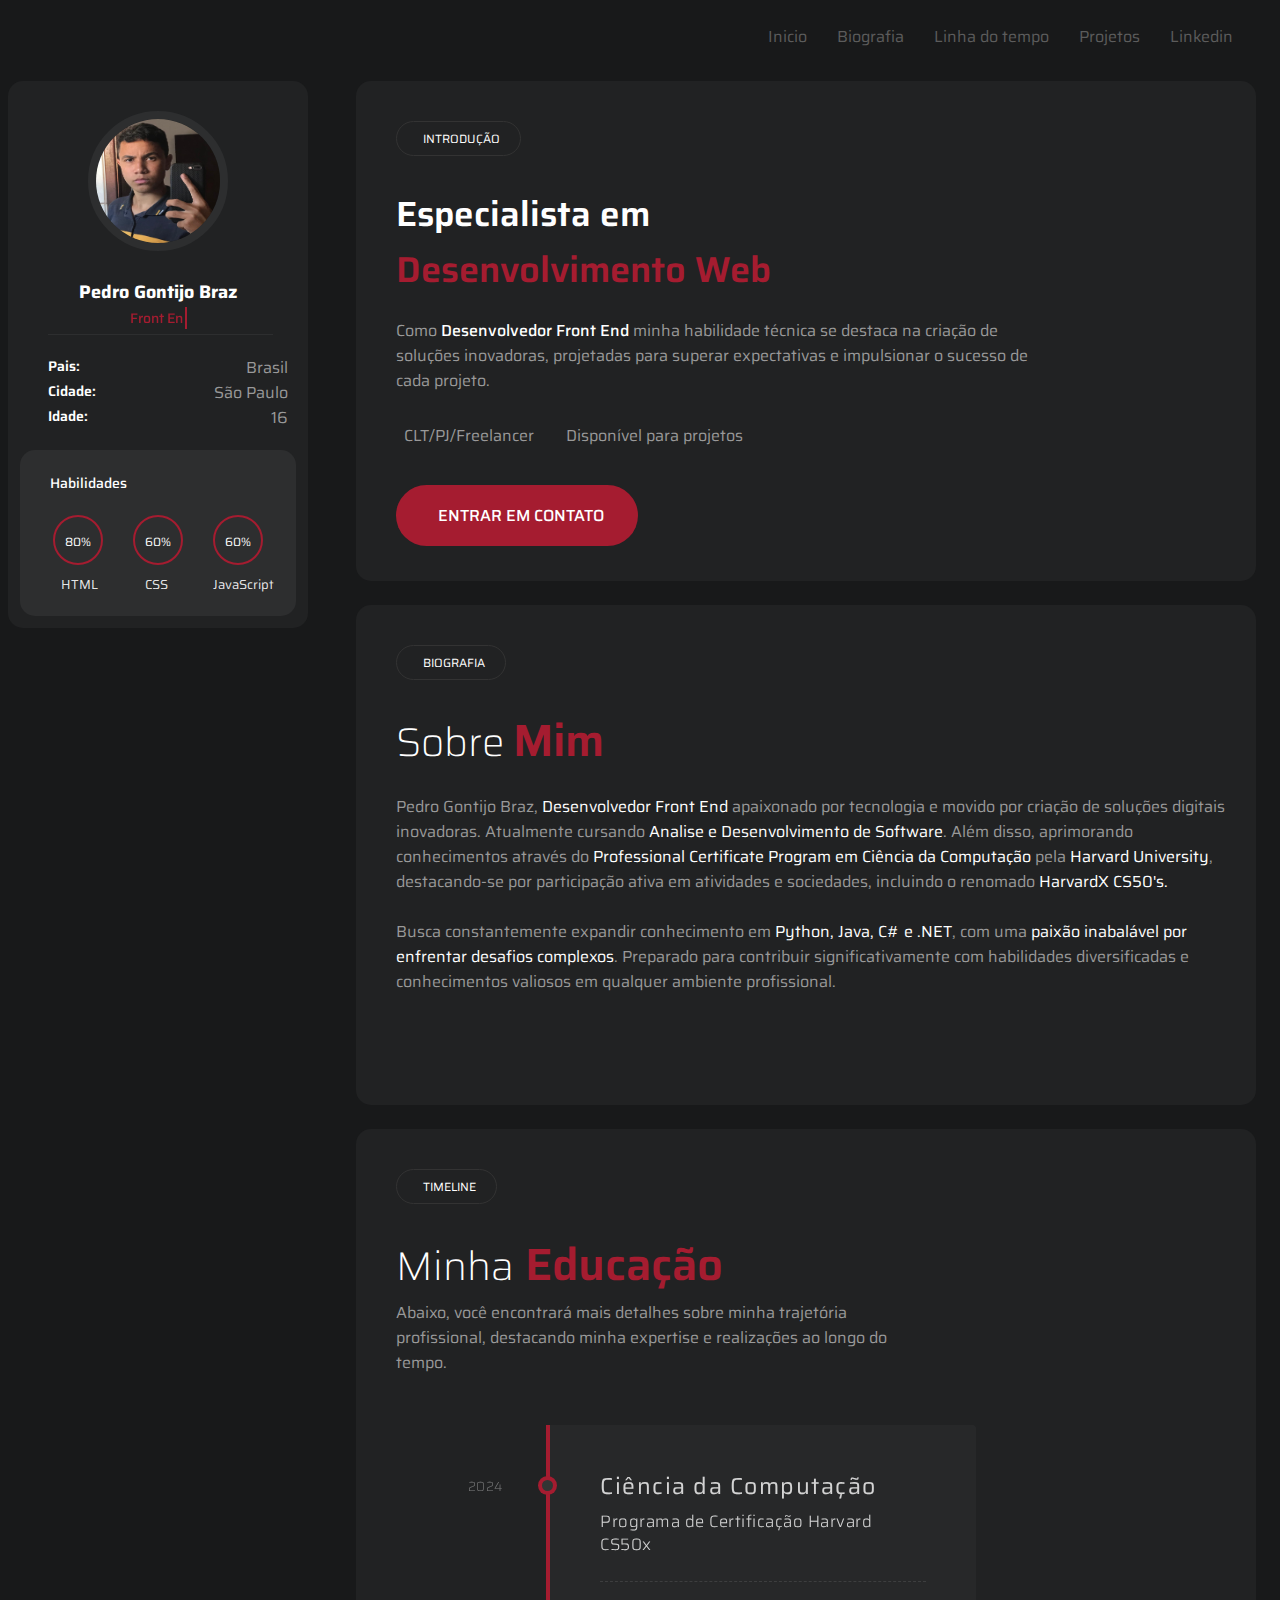
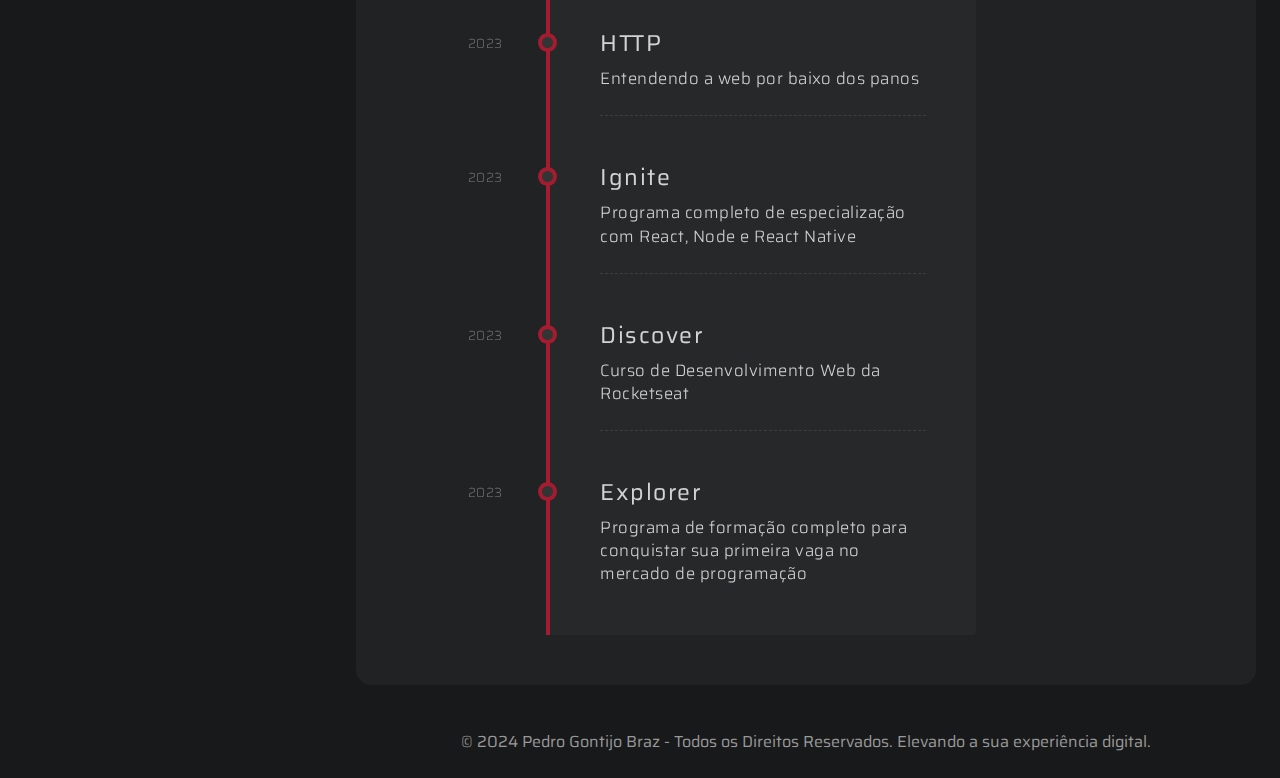
==== index.html @ 24d5b73f "initial commit" ====
<!DOCTYPE html>
<html lang="pt-BR">
<head>
    <meta charset="UTF-8">
    <meta name="viewport" content="width=device-width, initial-scale=1.0">
    <title>Portfólio</title>
    <link rel="stylesheet" href="style.css">
    <link rel="stylesheet" href="timeline.css">
    <link rel="stylesheet" href="root.css">
    <link rel="stylesheet" href="https://cdnjs.cloudflare.com/ajax/libs/font-awesome/6.5.1/css/all.min.css" integrity="sha512-DTOQO9RWCH3ppGqcWaEA1BIZOC6xxalwEsw9c2QQeAIftl+Vegovlnee1c9QX4TctnWMn13TZye+giMm8e2LwA==" crossorigin="anonymous" referrerpolicy="no-referrer" />
</head>
<body>
    <div class="navbar">
        <i class="fa-solid fa-code"></i>
        <div class="links">
            <a href="#inicio" id="botao1">Inicio</a>
            <a href="#biografia" id="botao2">Biografia</a>
            <a href="#timeline" id="botao3">Linha do tempo</a>
            <a href="#projetos" id="botao4">Projetos</a>
            <a href="https://www.linkedin.com/in/pedro-gontijo-braz-7b6014268/?original_referer=https%3A%2F%2Fwww%2Elinkedin%2Ecom%2F&originalSubdomain=br" class="linkedin" target="_blank" rel="noopener no-referrer" id="botao5">Linkedin</a>
        </div>
        <label class="hamburger">
            <input type="checkbox">
            <svg viewBox="0 0 32 32">
                <path class="line line-top-bottom" d="M27 10 13 10C10.8 10 9 8.2 9 6 9 3.5 10.8 2 13 2 15.2 2 17 3.8 17 6L17 26C17 28.2 18.8 30 21 30 23.2 30 25 28.2 25 26 25 23.8 23.2 22 21 22L7 22"></path>
                <path class="line" d="M7 16 27 16"></path>
            </svg>
        </label>
    </div>
    <div class="daddy">
        <div class="conteudo">
            <div class="gift-perfil">
                <div class="perfil">
                    <a href="#"><img src="assets/foto.jpg"></a>
                    <h6 class="name">Pedro Gontijo Braz</h6>
                    <div class="leading-none cd-headline clip is-full-width">
                        <div class="type">
                            <h1 id="typing-text"></h1>
                        </div>
                    </div>
                    <div class="separador">
                        <div class="separator"></div>
                    </div>
                </div>
                <div class="region">
                    <ul class="list">
                        <li class="flex text-sm">
                            <span class="place">Pais:</span>
                            <span class="lugarb">Brasil</span>
                        </li>
                            <li class="flex text-sm">
                        <span class="place">Cidade:</span>
                        <span class="lugari">São Paulo</span>
                        </li>
                            <li class="flex text-sm">
                            <span class="place">Idade:</span>
                            <span class="lugarid">16</span>
                        </li>
                    </ul>
                </div>
                <div class="skills">
                    <span class="text">Habilidades</span>
                    <div class="conteudo-skills">
                        <div class="habilidades">
                            <div class="bolinha">80%</div>
                            <div class="text-html">
                                <span>HTML</span>
                            </div>
                        </div>
                        <div class="habilidades">
                            <div class="bolinha">60%</div>
                            <div class="text-css">
                                <span>CSS</span>
                            </div>
                        </div>
                        <div class="habilidades">
                            <div class="bolinha">60%</div>
                            <div class="text-js">
                                <span>JavaScript</span>
                            </div>
                        </div>
                    </div>
                </div>
            </div>
            <div class="wrapper"> 
                <div id="inicio" class="container">
                    <div class="text">
                            <div class="introducao">
                                <button><i class="fa-solid fa-house"></i> INTRODUÇÃO</button>
                            </div>
                        <h1>Especialista em<br>
                            <span class="text-theme">Desenvolvimento Web</span>
                        </h1>
                        <div id="introduct" class="span-container-introduct">
                            <div class="test">
                                <span>
                                    Como <span class="strong">Desenvolvedor Front End</span> minha habilidade técnica se destaca na criação de soluções inovadoras, projetadas para superar expectativas e impulsionar o sucesso de cada projeto.
                                </span>
                            </div>
                        </div>
                        <div class="contratos">
                            <span class="clt"><i class="fa-solid fa-check"></i> CLT/PJ/Freelancer</span>
                            <span class="disp"><i class="fa-solid fa-check"></i> Disponível para projetos</span>
                        </div>
                        <div class="button-container">
                            <a href="https://api.whatsapp.com/send?phone=5511914494438&text=Olá, vim pelo site e gostaria de mais informações sobre você" target="_blank" rel="noopener no-referrer"><i class="fa-regular fa-paper-plane"></i> ENTRAR EM CONTATO</a>
                        </div>
                    </div>
                </div>
                <div id="biografia" class="container">
                    <div class="text">
                        <div class="introducao">
                            <button><i class="fa-solid fa-user"></i> BIOGRAFIA</button>
                        </div>
                        <h1>
                            Sobre
                            <span>Mim</span>
                        </h1>
                        <div class="span-container">
                            <p>
                                Pedro Gontijo Braz, <span class="strong">Desenvolvedor Front End</span> apaixonado por tecnologia e movido por criação de soluções digitais inovadoras. Atualmente cursando <span class="strong">Analise e Desenvolvimento de Software</span>. Além disso, aprimorando conhecimentos através do <span class="strong">Professional Certificate Program em Ciência da Computação</span> pela <span class="strong">Harvard University</span>, destacando-se por participação ativa em atividades e sociedades, incluindo o renomado <span class="strong">HarvardX CS50's.</span> 
                            </p>
                            <br>
                            <p>
                                Busca constantemente expandir conhecimento em <span class="strong">Python, Java, C# e .NET</span>, com uma <span class="strong">paixão inabalável por enfrentar desafios complexos</span>. Preparado para contribuir significativamente com habilidades diversificadas e conhecimentos valiosos em qualquer ambiente profissional.
                            </p>
                        </div>
                    </div>
                </div>
                <div id="timeline" class="container" style="height: auto; display: flex; justify-content: flex-start; flex-direction: column;">
                    <div class="text">
                        <div class="introducao">
                            <button><i class="fa-solid fa-timeline"></i> TIMELINE</button>
                        </div>
                        <h1>Minha<span> Educação</span>
                        </h1>
                        <div class="text-test">
                            <div class="text-timeline">
                                <span>
                                    Abaixo, você encontrará mais detalhes sobre minha trajetória profissional, destacando minha expertise e realizações ao longo do tempo.
                                </span>
                            </div>
                        </div>
                        <div id="timeline-content" class="timeline-content">
                            <ul class="timeline">
                              <li class="event" data-date="2024">
                                <h3 class="harvard">Ciência da Computação</h3>
                                <p>Programa de Certificação Harvard CS50x</p>
                              </li>
                              <!-- <li class="event" data-date="2023">
                                <h3>Curso de Java Avançado</h3>
                                <p>Curso de Java Avançado pela Rocketseat</p>    
                              </li>
                              <li class="event" data-date="2023">
                                <h3>Curso de Java Intermediário</h3>
                                <p>Curso de Java Intermediário pela Rocketseat</p>    
                              </li> -->
                              <li class="event" id="date" data-date="2023">
                                <h3 class="alura">HTTP</h3>
                                <p>Entendendo a web por baixo dos panos</p>    
                              </li>
                              <li class="event" data-date="2023">
                                <h3 class="rocketseat">Ignite</h3>
                                <p>Programa completo de especialização com React, Node e React Native</p>
                              </li>

                              <li class="event" data-date="2023">
                                <h3 class="rocketseat">Discover</h3>
                                <p>Curso de Desenvolvimento Web da Rocketseat</p>
                              </li>
                              <li class="event" data-date="2023">
                                <h3 class="rocketseat">Explorer</h3>
                                <p>Programa de formação completo para conquistar sua primeira vaga no mercado de programação</p>
                              </li>
                            </ul>
                          </div>
                    </div>
                    </div>
                    <!-- <div id="projetos" class="container">
                        <div class="text">
                            <div class="introducao">
                                <button><i class="fa-solid fa-briefcase"></i> CONTATOS</button>
                            </div>
                            <h1>
                                Meus
                                <span class="text-theme">Contatos</span>
                            </h1>
                        </div>
                    </div> -->
                    <div >
                        <div class="final">
                            <div class="footer">
                                <p class="text-footer">
                                    © 2024 Pedro Gontijo Braz - Todos os Direitos Reservados.
                                    Elevando a sua experiência digital.
                                </p>
                            </div>
                        </div>
                    </div>
                </div>
        </div>
    </div>
    <script src="index.js"></script>
</body>
</html>
---- style.css ----
@import url('https://fonts.googleapis.com/css?family=Chivo:300,300i,400,400i,700,700i,900,900i|Saira+Extra+Condensed:100,200,300,400,500,600,700,800|Saira:100,200,300,400,500,600,700,800');

* {
    font-family: 'Saira', sans-serif;
    margin: 0;
    padding: 0;
    text-decoration: none;

    box-sizing: border-box;
}

html, body {
    height: 100%;
}

body {
    background-color: var(--power__black);
}

/* Coisas da Navbar */

.navbar i.fa-code {
    display: flex;
    align-items: center;
    padding-left: 20px;
    font-size: 1.5em;
    color: var(--color-red-theme);
    user-select: none;
}

.navbar {
    width: 100%;
    display: flex;
    justify-content: space-between;
    align-items: center;
    padding: 1.5rem 2rem .2rem 2rem;
}

.navbar .links {
    display: flex;
    justify-content: center;
    align-items: center;

}

::-webkit-scrollbar {
    display: none;
    }

.navbar .links a {
    position: relative;
    display: flex;
    color: var(--color-text-navbar);
    align-items: center;
    transition: 200ms;
    margin: 0 15px;
}

.navbar .links a::before {
    content: "";
    position: absolute;
    top: 100%;
    left: 0;
    width: 100%;
    height: 1px;
    background: white;
    transform: scaleX(0);
    transition: transform 200ms;
    transform-origin: right;
}

.navbar a:hover::before {
    transform: scaleX(1);
    transform-origin: left;
}

.navbar a:hover {
    color: white;
}

.navbar .closeMobileMenu {
    display: none;
}

.hamburger {
  display: none;
  cursor: pointer;
}

.hamburger input {
  display: none;
}

.hamburger svg {
  height: 3em;
  transition: transform 600ms cubic-bezier(0.4, 0, 0.2, 1);
}

.line {
  fill: none;
  stroke: white;
  stroke-linecap: round;
  stroke-linejoin: round;
  stroke-width: 3;
  transition: stroke-dasharray 600ms cubic-bezier(0.4, 0, 0.2, 1),
  stroke-dashoffset 600ms cubic-bezier(0.4, 0, 0.2, 1);
}

.line-top-bottom {
  stroke-dasharray: 12 63;
}

.hamburger input:checked + svg {
  transform: rotate(-45deg);
}

.hamburger input:checked + svg .line-top-bottom {
 stroke-dasharray: 20 300;
  stroke-dashoffset: -32.42;
}

/* Indicador Introdução */

.introducao {
    margin-top: 40px; 
    margin-left: 20px;
}

.introducao button {
   color: var(--color-white);
   padding: 7px 20px 7px 20px;
   background-color: var(--nightBlack);
   border: 1px solid var(--greyBlack200);
   border-radius: 32px;
   font-size: .75rem;
}

.introducao button i{
    color: var(--color-red-theme);
 }

 /* Divs Pai */

.daddy {
    width: 100%;
    height: auto;
    display: flex;
    justify-content: center;
    align-items: flex-start;
 }

.conteudo {
    width: 100%;
    display: flex;
    justify-content: center;
    align-items: flex-start;
    margin-top: 1.8rem;
    padding-left: 2rem;
}

.wrapper { 
    width: 100%;
    display: flex;
    flex-direction: column;
    align-items: start;
    justify-content: start;
    gap: 1.5rem;
    padding: 0 3rem;
    padding-bottom: 1.5rem;
}

/* Perfil */

.gift-perfil {
    position: sticky;
    top: 5em;
    padding-top: 30px;
    background-color: var(--nightBlack);
    border-radius: 15px;
    display: flex;
    flex-direction: column;
}


.gift-perfil img {
    border: 8px solid var(--metalBlack);
    border-radius: 50%;
    width: 140px;
    height: 140px;
}

.gift-perfil .perfil {
    text-align: center;
}

.perfil .name {
    padding-top: 20px;
    color: var(--color-white);
    font-size: 18px;
}

.type {
    position: sticky;
    display: flex;
    justify-content: center;
 }

 #typing-text {
    font-weight: 500;
    margin-top: .1em;
    position: fixed;
    color: var(--color-red-theme);
    font-size: 14px;
    display: flex;
    justify-content: center;
    border-right: 2px solid;
    padding-right: 2px;
    white-space: nowrap;
    overflow: hidden;
    animation: typing-animation 2s steps(20, end) infinite, blink-caret .25s step-end infinite;
}

.separador {
    margin-top: 28px;
}

.perfil .stack {
    color: var(--color-red-theme);
    font-size: 14;
    font-weight: 300;
}

.separator {
    width: 75%;
    height: 1px; /* Espessura da linha */
    background-color: var(--metalBlack); /* Cor da linha */
    margin: 20px 0px 0px 40px; /* Espaçamento acima e abaixo da linha */
}

.list {
    list-style: none;
}

.list .flex {
    width: 100%;
    display: flex;
    justify-content: space-between;
}

.region {
    display: grid;
    gap: 20px;
    margin: 20px 20px;
    width: 260px;
    padding-left: 20px;
}

.region .place {
    color: white;
    font-weight: 600;
    font-size: 14px;
}

.lugarb  {
    color: var(--textColor);
}

.lugari  {
    color: var(--textColor);
}

.lugarid  {
    color: var(--textColor);
}

.skills .text {
    color: var(--color-white);
    font-weight: 500;
    font-size: .875rem;
    border: 1px solid rgb(255, 0, 170255, 0, 0);
}


.conteudo-skills {
    display: flex;
    justify-content: center;
    gap: 30px;
}

.skills {
    padding: 20px 20px 20px 30px;
    margin: 0px 12px 12px 12px;
    background-color: var(--metalBlack);
    border-radius: 15px;
}

.habilidades {
   padding-top: 20px; 
}

.habilidades span {
    font-size: 13px;
    color: #FFFFFFE6;
}

.habilidades .text-html {
    padding-top: 6px;
    padding-left: 8px;
}

.habilidades .text-css {
    padding-top: 6px;
    padding-left: 12px;
}

.habilidades .text-js {
    padding-top: 6px;
}

.bolinha {
    width: 50px;
    height: 50px;
    border: 2.5px solid var(--color-red-theme);
    background-color: rgba(255, 0, 0, 0);
    border-radius: 50%; /* para tornar a div uma bolinha */
    color: white;
    font-size: 12px;
    text-align: center;
    line-height: 50px; /* para centralizar verticalmente o texto */
  }

/* Container Principal */

.container {
    width: 100%;
    height: 500px;
    background-color: var(--nightBlack);
    border-radius: 15px;
    display: flex;
    gap: 140px;
    padding: 0 20px;
}

#inicio h1 {
    font-weight: 600;
    font-size: 35px;
    padding-left: 20px;
    margin-top: 30px;
    color: var(--color-white);
}

#inicio h1 span {
    font-size: 36px;
    color: var(--color-red-theme);
    font-weight: 600;
}

.container h1 {
    font-size: 40px;
    margin-top: 25px;
    padding-left: 20px;
    font-weight: 200;
    color: var(--color-white);
}

.container h1 span {
    font-size: 45px;
    color: var(--color-red-theme);
    font-weight: 600;
}

.span-container-introduct {
    display: contents;
    color: var(--textColor);
}

.test {
    width: 655px;
    padding-top: 20px;
    padding-left: 20px;
}

.test .strong {
    color: var(--color-white);
    font-weight: 500;
}

.span-container {
    padding-top: 18px;
    padding-left: 20px;
}

.span-container span {
    color: var(--textColor);
}

.span-container span .strong {
    color: var(--color-white);
}

.span-container p {
    color: var(--textColor);
}

.span-container p .strong {
    color: var(--color-white);
}

.disp {
    padding-left: 20px;
}

.contratos {
    padding: 30px 0px 5px 20px;
}

.contratos span{
    color: var(--textColor);
}

.contratos i {
    color: #63E6BE;
}

.container .button-container {
    display: inline-block;
    margin-top: 30px;
    padding: 20px;
    transition: 0.3s ease;
}

.container .button-container a {
    background-color: var(--color-red-theme);
    color: var(--color-white);
    border: 0;
    font-weight: 500;
    font-size: 16px;
    padding: 18px 34px;
    border-radius: 45px;
}

.container .button-container:hover {
    transform: scale(1.04);
}


.text-timeline {
    padding-left: 20px;
    color: var(--textColor);
    width: 550px;
}

 .title {
    padding-top: 100px;
    text-align: center;
 }

 .title span { 
    font-weight: 200;
    color: var(--color-white);
    font-size: 36px;
 }

 .title h1 {
    font-weight: 600;
    color: var(--color-red-theme);
    font-size: 36px;
 }

 /* Footer */

 .footer {
    padding-top: 20px;
 }

 .footer .text-footer {
    color: var(--textColor);
 }

.footer {
    width: 900px;
    text-align: center;
}


 @media (max-width: 986px) {

    .footer {
        /* width: 800px; */
        text-align: center;
    }
    
    .gift-perfil {
        width: 85%;
        top: 2em;
    }

    .type {
        display: none;
     }

    .separador {
        padding-left: 50px;
        padding-bottom: 20px;
    }

    .gift-perfil .region {
        display: contents;
        text-align: center;
    }

    .gift-perfil .list {
        padding-left: 25px;
    }

    .gift-perfil .lugarb {
        padding-right: 20px;
    }

    .gift-perfil .lugarid {
        padding-right: 20px;
    }

    .gift-perfil .lugari {
        padding-right: 20px;
    }

    .skills {
        margin-top: 20px;
    }

    .navbar .links {
        position: fixed;
        top: 0;
        left: 0;
        width: 100%;
        height: 100%;
        display: flex;
        justify-content: flex-start;
        align-items: center;
        flex-direction: column;
        background: var(--color-background-gray);
        padding: 1.5rem;
        padding-top: 4rem;
        transform: translateX(150%);
        transition: 300ms ease;
        z-index: 9999;
    }

    .navbar .links.show {
        transform: translateX(0);
    }

    .navbar .links * {
        margin: 10px 0;
    }

    .navbar .links a {
        width: 100%;
        padding: 10px 0;
        border-bottom: 1px solid var(--greyBlack200);
    }

    .span-container {
        padding-bottom: 40px;
    }

    .navbar .links button {
        width: 100% !important;
    }

    .navbar .closeMobileMenu {
        position: absolute;
        top: 1rem;
        right: 1rem;
        color: white;
        font-size: 2em;
    }

    .button-container {
        margin-bottom: 40px;
    }


    .hamburger {
        display: block;
        z-index: 9999999;
      }

    .conteudo {
        align-items: center;
        flex-direction: column;
        padding: 1.5rem 0;
    }

    .wrapper {
        max-width: 100%;
        align-items: center;
        padding: 2rem;
        margin-top: 2rem;
        overflow: hidden;
    }

    .test {
        width: 500px;
        padding-top: 20px;
        padding-left: 20px;
    }

    .gift-perfil {
        position: relative;
    }

    .container {
        width: 100%;
        max-width: 100%;
        height: auto;
    }

    .timeline {
        margin: 50px auto;
    }
 }

 @media (max-width: 800px) { 
    .footer {
        width: 500px;
    }
 }

 @media (max-width: 625px) {
    .text-timeline {
        width: 350px;
        padding-top: 20px;
        padding-left: 20px;
    }
 }

 @media (max-width: 500px) {
    .footer {
        width: 270px;
    }
 }

 @media (max-width: 465px) {
    .text-timeline {
        max-width: 300px;
        padding-top: 20px;
        padding-left: 20px;
    }
 }

 @media (max-width: 592px) {
    .test {
        width: 300px;
        padding-top: 20px;
        padding-left: 20px;
    }
 } 

 @media (max-width: 406px) {

    .separador {
        padding-right: 50px;
        padding-bottom: 20px;
    }

    .gift-perfil {
        width: 85%;
    }

    .gift-perfil .region {
        display: contents;
        text-align: center;
    }

    .gift-perfil .lugarb {
        padding-right: 20px;
    }

    .gift-perfil .lugarid {
        padding-right: 20px;
    }

    .gift-perfil .lugari {
        padding-right: 20px;
    }

    .text-timeline {
        padding-top: 20px;
        width: 250px;
    }

    .skills {
        margin-top: 20px;
    }

    #inicio h1 {
        text-align: start;
        font-weight: 600;
        font-size: 24px;
        padding-left: 20px;
        margin-top: 30px;
        color: var(--color-white);
    }
    
    #inicio h1 span {
        text-align: start;
        font-size: 24px;
        color: var(--color-red-theme);
        font-weight: 500;
        padding-right: 20px
    }

    .test {
        width: 250px;
        padding-top: 20px;
        padding-left: 20px;
    }

    #introduct {
        padding: 20px 40px 0px 20px;
    }

    .button-container {
        width: 280px;
    }

    .container .button-container a {
        font-size: 14px;
    }
}

@media (max-width: 360px) {

    .text-timeline {
        display: none;
    }
}
---- timeline.css ----
/* Timeline */

 @import url('https://fonts.googleapis.com/css?family=Chivo:300,300i,400,400i,700,700i,900,900i|Saira+Extra+Condensed:100,200,300,400,500,600,700,800|Saira:100,200,300,400,500,600,700,800');

 .timeline-content p {
  padding-top: 10px;
  font-weight: 300;
}
.timeline-content a {
  color: #6c6d6d;
  text-decoration: none;
  text-transform: uppercase;
  display: block;
  letter-spacing: .3em;
  font-size: .6em;
  font-weight: 400;
  background: #252727;
  padding: .3rem 1rem;
  margin: 1.9rem 0 0 0;
  float: right;
}
.timeline-content a:hover {
  color: var(--color-white);
  background: var(--color-red-theme); /* #004ffc */
  border-bottom: .35em solid --color-black;
}
.timeline-content strong {
  font-weight: 600;
}
.timeline-content h1 {
  font-family: 'Saira', sans-serif;
  letter-spacing: 1.5px;
  color: var(--color-white);
  font-weight: 400;
  font-size: 2.4em;
}
#timeline-content {
    width: 100%;
    display: flex;
    justify-content: flex-start;
    align-items: flex-start;
    flex-direction: column;
  margin-top: 50px;
  text-align: center;
}
.timeline {
  border-left: 4px solid var(--color-red-theme);
  border-bottom-right-radius: 4px;
  border-top-right-radius: 4px;
  background: rgba(255,255,255,0.03);
  color: rgba(255,255,255,0.8);
  font-family: 'Chivo', sans-serif;
  margin: 0px 0 50px 0px;
  margin-left: 170px;
  letter-spacing: 0.5px;
  position: relative;
  line-height: 1.4em;
  font-size: 1.03em;
  padding: 50px;
  list-style: none;
  text-align: left;
  font-weight: 100;
  max-width: 50%;
}
.timeline h1 {
  font-family: 'Saira', sans-serif;
  letter-spacing: 1.5px;
  font-weight: 100;
  font-size: 1.4em;
}
.timeline h2,
.timeline h3 {
  display: inline-block;
  font-family: 'Saira', sans-serif;
  letter-spacing: 1.5px;
  font-weight: 400;
  font-size: 1.4em;
  transition: 0.3s ease;
}

.timeline h3:hover {
  cursor: default;
}

.timeline .harvard:hover{
  color: #a51c30;
  transform: scale(1.03);
}

.timeline .rocketseat:hover {
  color: var(--color-red-theme);
  transform: scale(1.08);
}

.timeline .alura:hover {
  color: var(--color-red-theme);
  transform: scale(1.08);
}

.timeline .event {
  border-bottom: 1px dashed rgba(255,255,255,0.1);
  padding-bottom: 25px;
  margin-bottom: 50px;
  position: relative;
}
.timeline .event:last-of-type {
  padding-bottom: 0;
  margin-bottom: 0;
  border: none;
}
.timeline .event:before,
.timeline .event:after {
  position: absolute;
  display: block;
  top: 0;
}
.timeline .event:before {
  left: -217.5px;
  color: rgba(255,255,255,0.4);
  content: attr(data-date);
  text-align: right;
  font-weight: 200;
  font-size: 0.8em;
  min-width: 120px;
  font-family: 'Saira', sans-serif;
}
.timeline .event:after {
  box-shadow: 0 0 0 4px var(--color-red-theme);
  left: -57.85px;
  background: #313534;
  border-radius: 50%;
  height: 11px;
  width: 11px;
  content: "";
  top: 5px;
}


@media (max-width: 986px) {

    .timeline {

        margin: 50px auto !important;

        max-width: 100%;

        padding: 50px 25px;

    }

    .timeline .event::after {

        left: -33px;

    }

    .timeline .event::before {
        
        top: -30px;
        left: 0;

        min-width: 0 !important;
        width: auto;


        /* transform: rotate(90deg); */

    }

 }
---- root.css ----
:root {
    --color-black: #000000;
    --color-background-gray: #111011;
    --color-background-black: #0F0E0F;
    --color-white: #ffffff;
    --color-red-theme: #a51c30;
    --color-text-navbar: #5C5C5C;
    --nightBlack: #212223;
    --textColor: #999999;
    --power__black: #18191A;
    --metalBlack: #2d2e2f;
    --greyBlack200: #333333;
    --color-rocketseat: #8257e5;
}
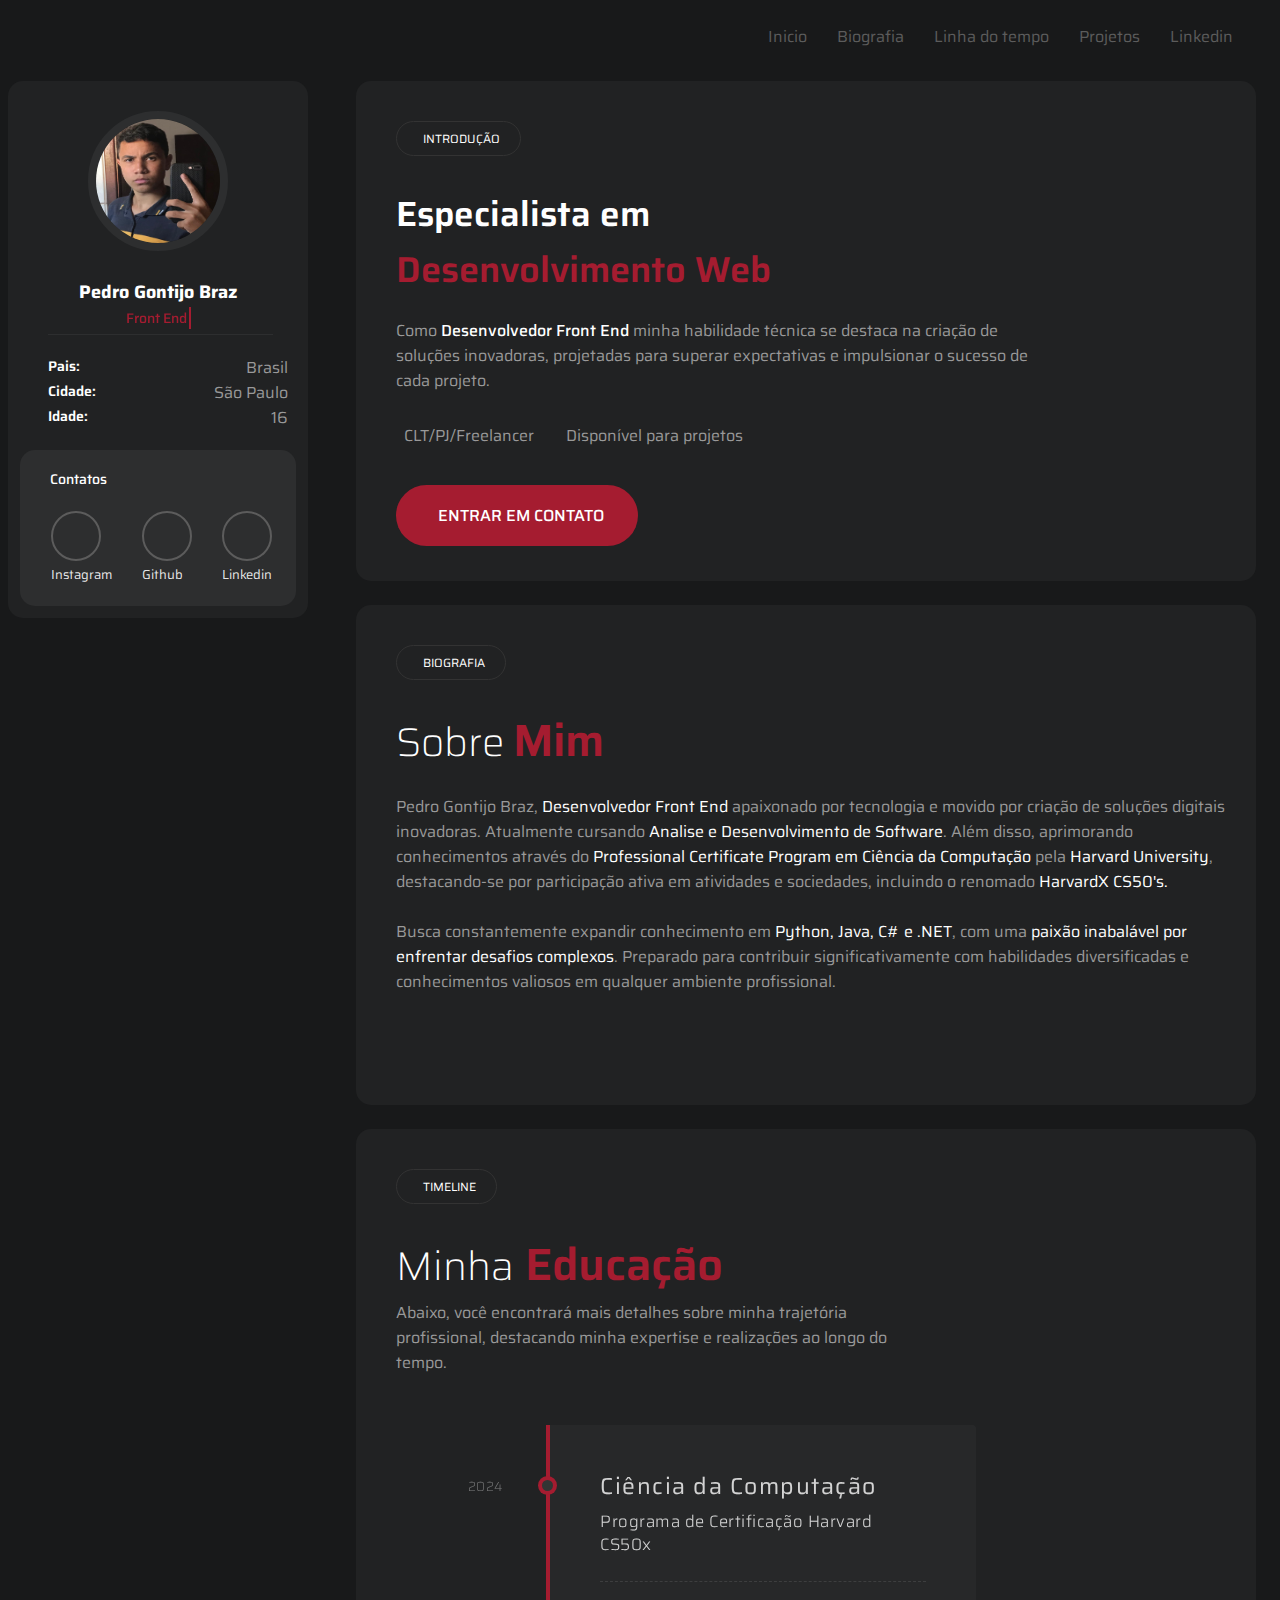
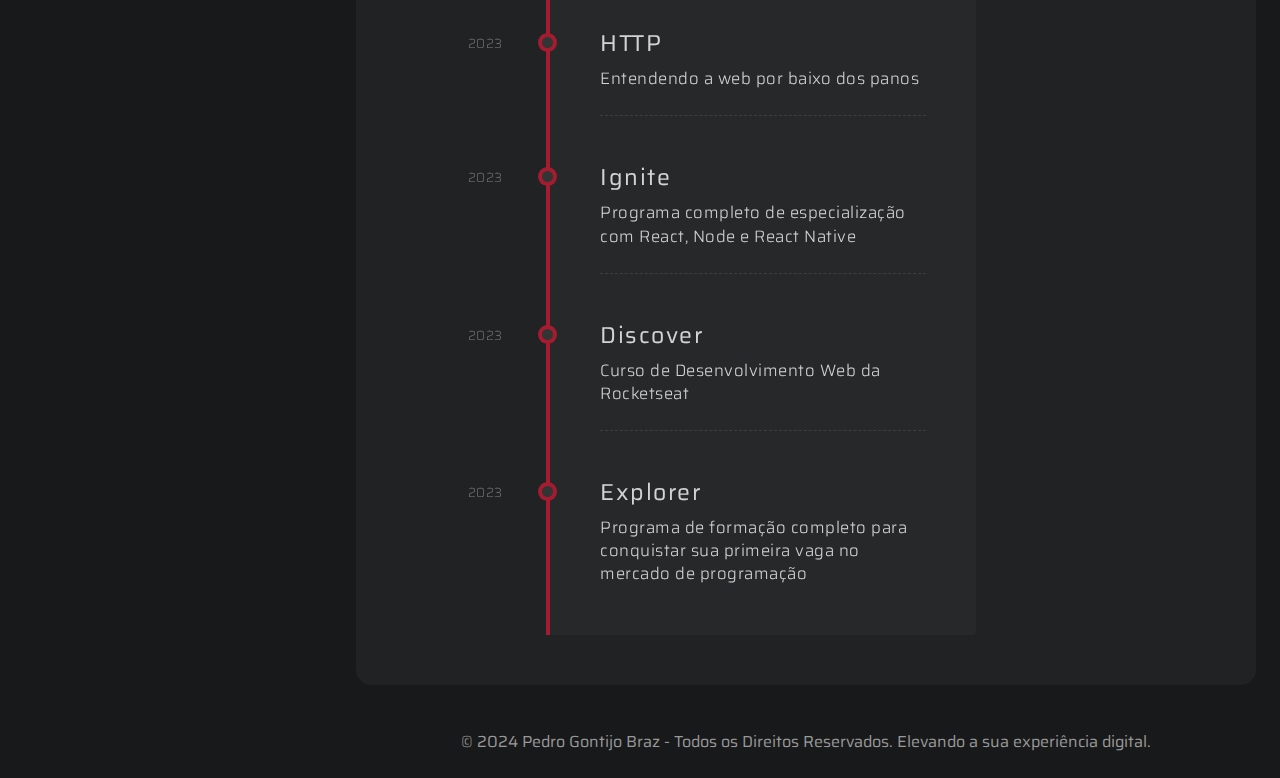
==== commit f45f27b9: "update006" ====
--- a/index.html
+++ b/index.html
@@ -59,24 +59,24 @@
                     </ul>
                 </div>
                 <div class="skills">
-                    <span class="text">Habilidades</span>
+                    <span class="text">Contatos</span>
                     <div class="conteudo-skills">
                         <div class="habilidades">
-                            <div class="bolinha">80%</div>
+                            <div id="instagram" class="redes"><a href="https://www.instagram.com/pedr0_br4z/" target="_blank"><i class="fa-brands fa-instagram"></i></a></div>
                             <div class="text-html">
-                                <span>HTML</span>
+                                <span>Instagram</span>
                             </div>
                         </div>
                         <div class="habilidades">
-                            <div class="bolinha">60%</div>
+                            <div id="github" class="redes"><a href="https://github.com/pedrogbraz" target="_blank"><i class="fa-brands fa-github"></i></a></div>
                             <div class="text-css">
-                                <span>CSS</span>
+                                <span>Github</span>
                             </div>
                         </div>
                         <div class="habilidades">
-                            <div class="bolinha">60%</div>
+                            <div id="linkedinh" class="redes"><a href="https://www.linkedin.com/in/pedro-gontijo-braz-7b6014268/" target="_blank"><i class="fa-brands fa-linkedin"></i></a></div>
                             <div class="text-js">
-                                <span>JavaScript</span>
+                                <span>Linkedin</span>
                             </div>
                         </div>
                     </div>
--- a/style.css
+++ b/style.css
@@ -288,7 +288,7 @@
 }
 
 .skills {
-    padding: 20px 20px 20px 30px;
+    padding: 16px 24px 20px 30px;
     margin: 0px 12px 12px 12px;
     background-color: var(--metalBlack);
     border-radius: 15px;
@@ -303,31 +303,35 @@
     color: #FFFFFFE6;
 }
 
-.habilidades .text-html {
-    padding-top: 6px;
-    padding-left: 8px;
-}
-
-.habilidades .text-css {
-    padding-top: 6px;
-    padding-left: 12px;
-}
-
-.habilidades .text-js {
-    padding-top: 6px;
-}
-
-.bolinha {
+.redes {
     width: 50px;
     height: 50px;
-    border: 2.5px solid var(--color-red-theme);
+    border: 2.5px solid var(--color-text-navbar);
     background-color: rgba(255, 0, 0, 0);
     border-radius: 50%; /* para tornar a div uma bolinha */
     color: white;
-    font-size: 12px;
+    font-size: 22px;
     text-align: center;
     line-height: 50px; /* para centralizar verticalmente o texto */
+    transition: 0.3s;
   }
+
+  .redes:hover {
+    border: 2.5px solid var(--color-red-theme);
+    transform: scale(1.02);
+  }
+
+.redes a {
+    display: block;
+    color: var(--textColor);
+    text-decoration: none;
+    transition: 0.3s;
+}
+
+.redes a:hover {
+    color: var(--color-red-theme);
+}
+
 
 /* Container Principal */
 
--- a/timeline.css
+++ b/timeline.css
@@ -84,7 +84,7 @@
 
 .timeline .harvard:hover{
   color: #a51c30;
-  transform: scale(1.03);
+  transform: scale(1.02);
 }
 
 .timeline .rocketseat:hover {
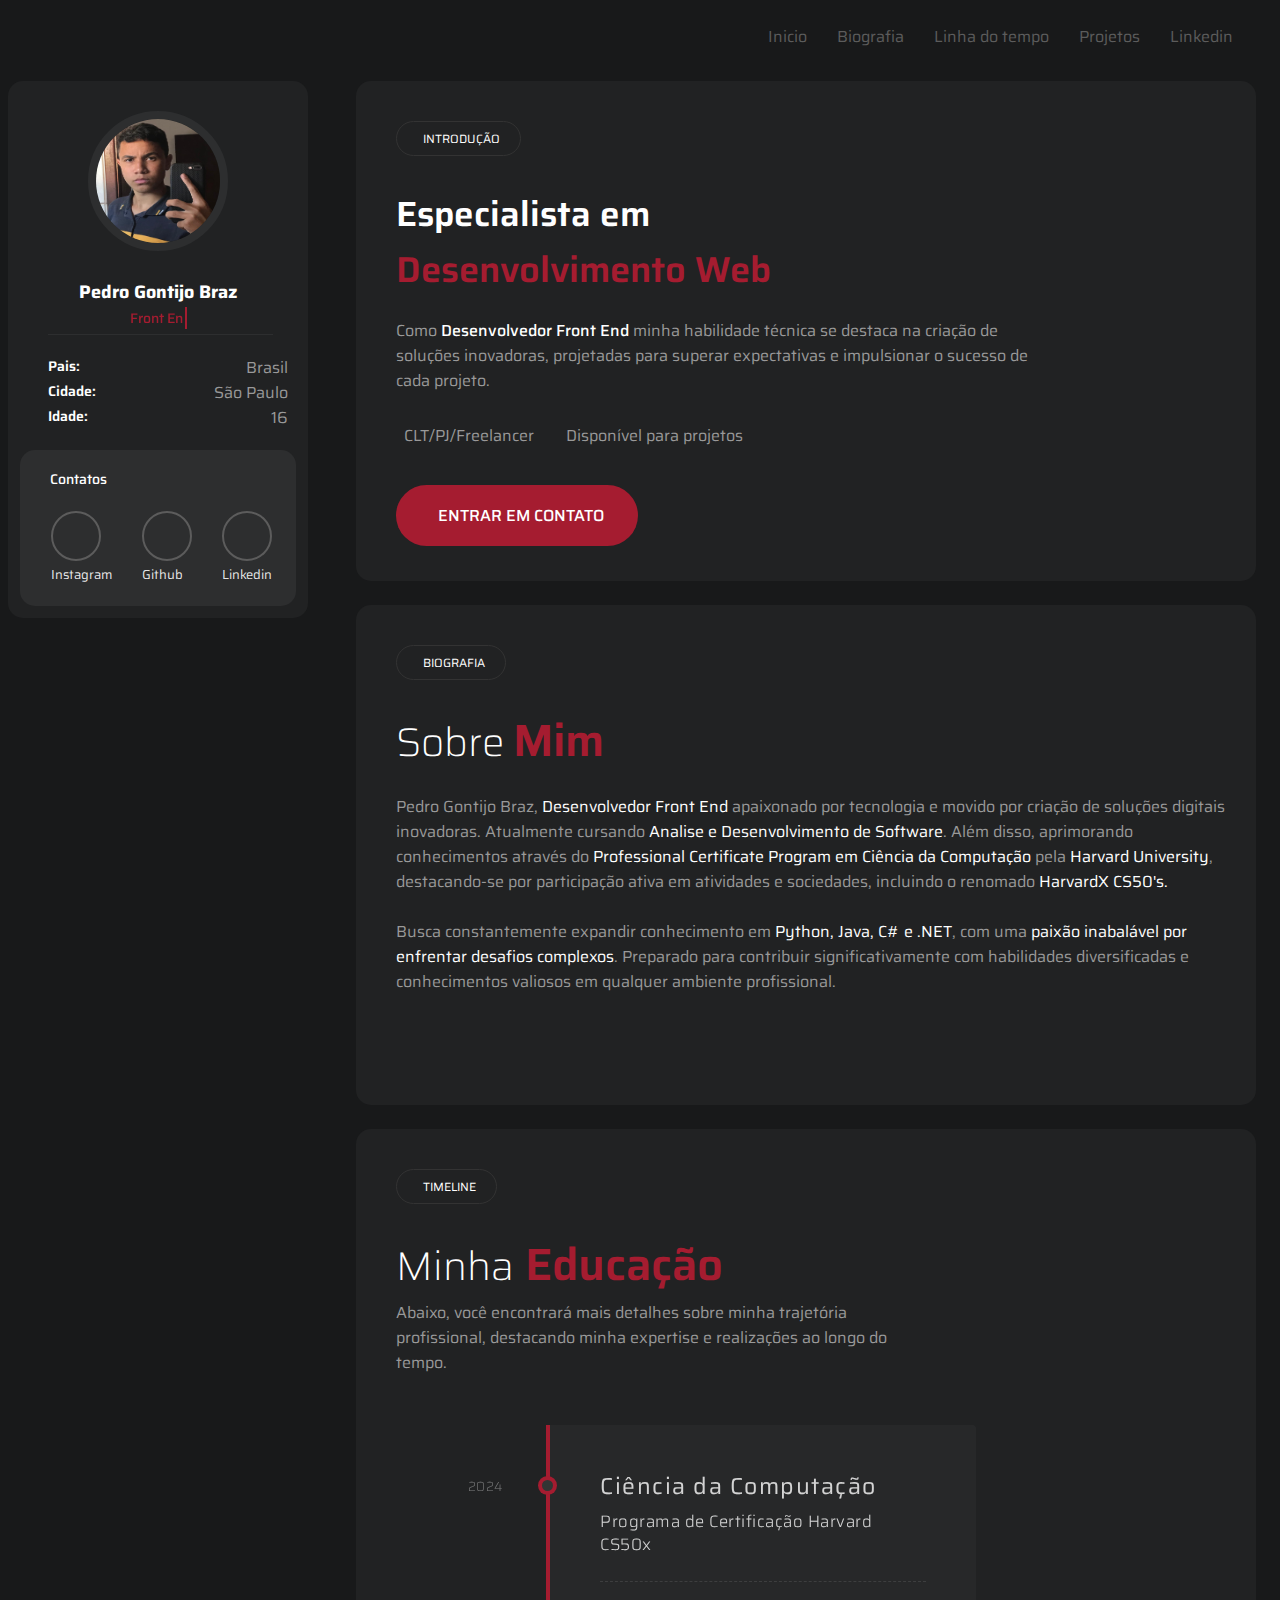
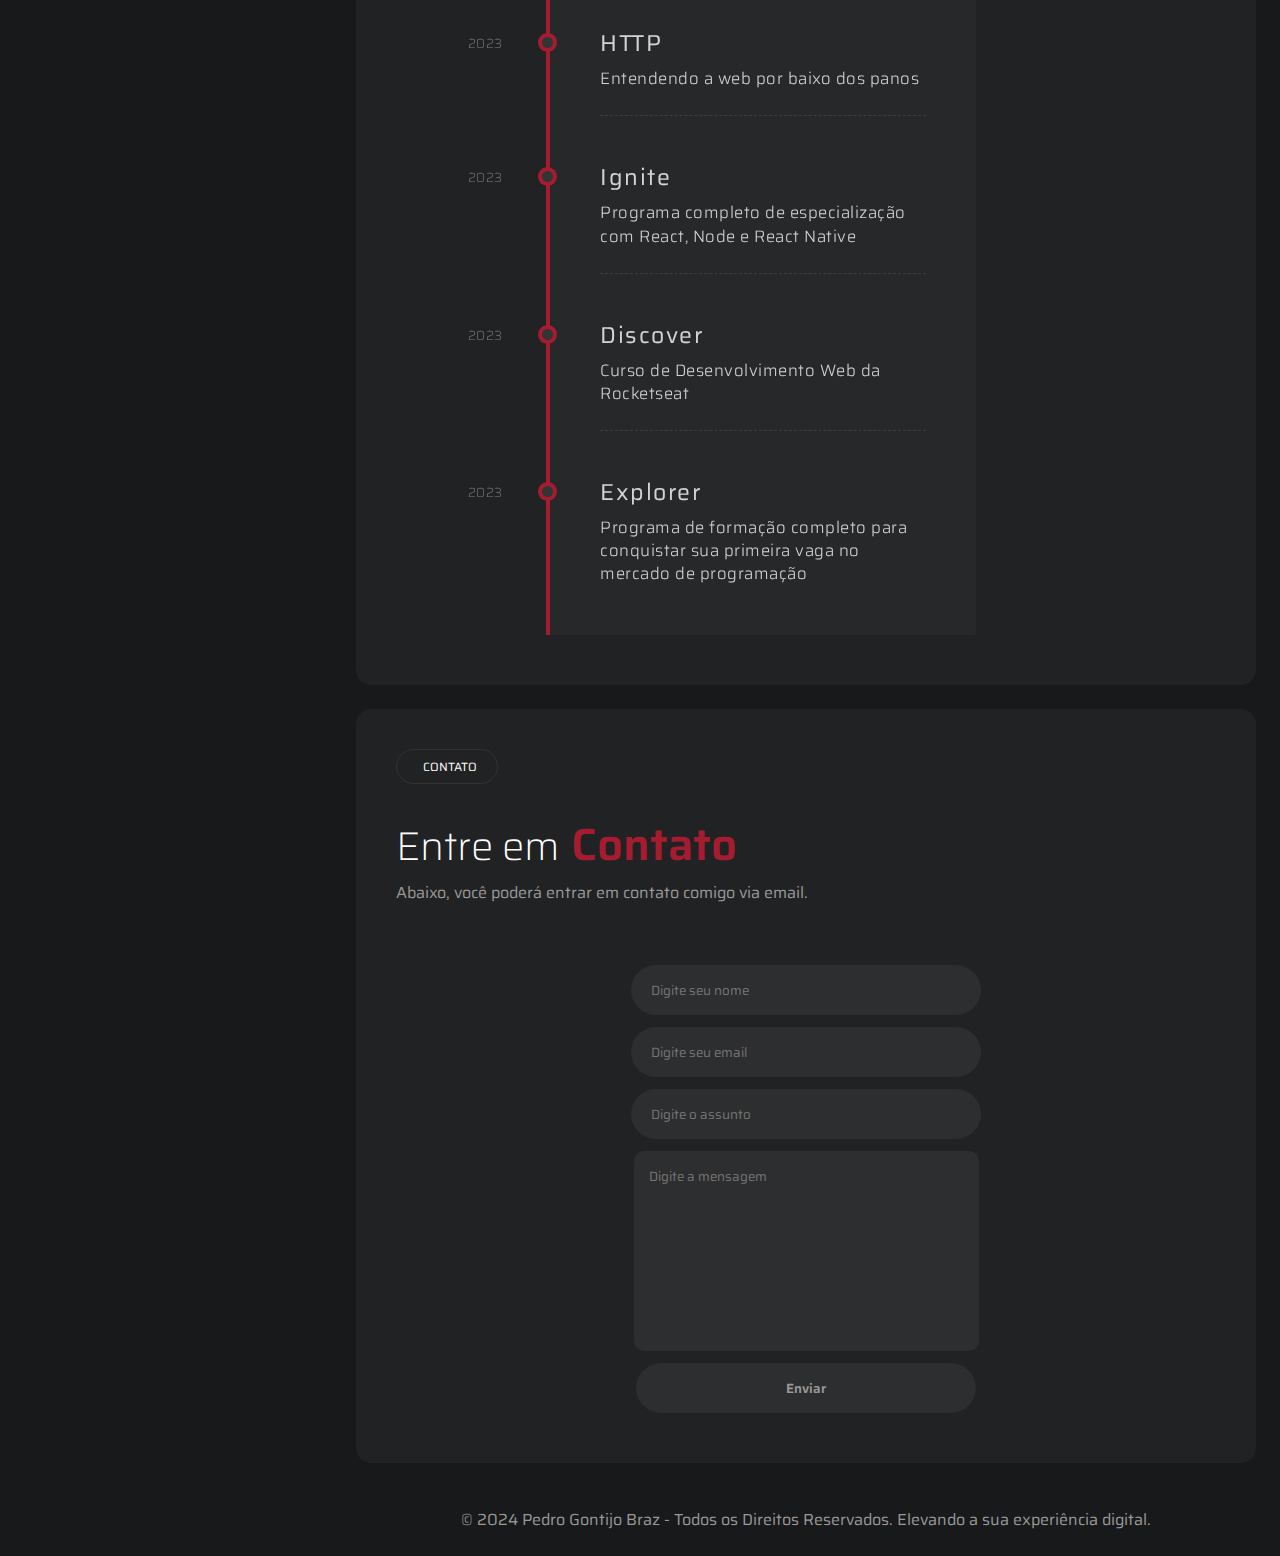
==== commit 18038e34: "update007" ====
--- a/index.html
+++ b/index.html
@@ -16,7 +16,7 @@
             <a href="#inicio" id="botao1">Inicio</a>
             <a href="#biografia" id="botao2">Biografia</a>
             <a href="#timeline" id="botao3">Linha do tempo</a>
-            <a href="#projetos" id="botao4">Projetos</a>
+            <a href="projects/projetos.html" id="botao4">Projetos</a>
             <a href="https://www.linkedin.com/in/pedro-gontijo-braz-7b6014268/?original_referer=https%3A%2F%2Fwww%2Elinkedin%2Ecom%2F&originalSubdomain=br" class="linkedin" target="_blank" rel="noopener no-referrer" id="botao5">Linkedin</a>
         </div>
         <label class="hamburger">
@@ -86,7 +86,9 @@
                 <div id="inicio" class="container">
                     <div class="text">
                             <div class="introducao">
-                                <button><i class="fa-solid fa-house"></i> INTRODUÇÃO</button>
+                                <div class="icons">
+                                    <button><i class="fa-solid fa-house"></i> INTRODUÇÃO</button>
+                                </div>
                             </div>
                         <h1>Especialista em<br>
                             <span class="text-theme">Desenvolvimento Web</span>
@@ -147,14 +149,6 @@
                                 <h3 class="harvard">Ciência da Computação</h3>
                                 <p>Programa de Certificação Harvard CS50x</p>
                               </li>
-                              <!-- <li class="event" data-date="2023">
-                                <h3>Curso de Java Avançado</h3>
-                                <p>Curso de Java Avançado pela Rocketseat</p>    
-                              </li>
-                              <li class="event" data-date="2023">
-                                <h3>Curso de Java Intermediário</h3>
-                                <p>Curso de Java Intermediário pela Rocketseat</p>    
-                              </li> -->
                               <li class="event" id="date" data-date="2023">
                                 <h3 class="alura">HTTP</h3>
                                 <p>Entendendo a web por baixo dos panos</p>    
@@ -176,22 +170,39 @@
                           </div>
                     </div>
                     </div>
-                    <!-- <div id="projetos" class="container">
-                        <div class="text">
-                            <div class="introducao">
-                                <button><i class="fa-solid fa-briefcase"></i> CONTATOS</button>
-                            </div>
-                            <h1>
-                                Meus
-                                <span class="text-theme">Contatos</span>
-                            </h1>
-                        </div>
-                    </div> -->
+
+                    <div id="timeline" class="container" style="height: auto; display: flex; justify-content: flex-start; flex-direction: column;">
+                    <div class="text">
+                        <div class="introducao">
+                            <button><i class="fa-solid fa-address-book"></i> CONTATO</button>
+                        </div>
+                        <h1>Entre em<span> Contato</span>
+                        </h1>
+                        <div class="text-test">
+                            <div class="text-timeline">
+                                <span>
+                                    Abaixo, você poderá entrar em contato comigo via email.
+                                </span>
+                            </div>
+                        </div>
+                        <div class="form-contato">
+                            <form id="form" action="https://formsubmit.co/pedrobrazdevs@gmail.com" method="POST">
+                                <input type="hidden" name="_next" value="http://127.0.0.1:5501/form/sucesso.html">
+                                <input type="text" name="name" placeholder="Digite seu nome" required>
+                                <input type="email" name="email" placeholder="Digite seu email" required>
+                                <input type="text" name="assunto" placeholder="Digite o assunto" required>
+                                <textarea name="messagem" placeholder="Digite a mensagem" required></textarea>
+                                <button type="submit">Enviar</button>
+                            </form>
+                        </div>
+                    </div>
+                    </div>
+                    
                     <div >
                         <div class="final">
                             <div class="footer">
                                 <p class="text-footer">
-                                    © 2024 Pedro Gontijo Braz - Todos os Direitos Reservados.
+                                    © 2024 <a href="https://github.com/pedrogbraz">Pedro Gontijo Braz</a> - Todos os Direitos Reservados.
                                     Elevando a sua experiência digital.
                                 </p>
                             </div>
--- a/style.css
+++ b/style.css
@@ -187,6 +187,7 @@
     border-radius: 50%;
     width: 140px;
     height: 140px;
+    cursor: default;
 }
 
 .gift-perfil .perfil {
@@ -471,6 +472,74 @@
     font-size: 36px;
  }
 
+ /* Formulario de Contato */
+
+ .form-contato {
+    display: flex;
+    flex-direction: column;
+    align-items: center;
+    margin-top: 60px;
+    margin-bottom: 50px;
+ }
+
+ #form {
+    display: flex;
+    flex-direction: column;
+    justify-content: center;
+    align-items: center;
+    gap: 12px;
+ }
+
+ #form input {
+    background: var(--metalBlack);
+    color: var(--color-white);
+    border-radius: 50px;
+    border: none;
+    padding: 10px 10px 10px 20px;
+    width: 350px;
+    height: 50px;
+    outline: none;
+ }
+
+ #form input:hover {
+    border: 1px solid var(--color-text-navbar);
+ }
+
+
+ #form textarea {
+    background: var(--metalBlack);
+    border-radius: 10px;
+    width: 345px;
+    height: 200px;
+    padding: 15px;
+    border: none;
+    resize: none;
+    color: var(--color-white);
+    outline: none;
+ }
+
+ #form textarea:hover {
+    border: 1px solid var(--color-text-navbar);
+ }
+
+ 
+
+ #form button {
+    font-weight: 600;
+    width: 340px;
+    height: 50px;
+    background: var(--metalBlack);
+    border: none;
+    border-radius: 50px;
+    color: var(--textColor);
+    cursor: pointer;
+ }
+
+ #form button:hover {
+    border: 1px solid var(--color-red-theme);
+    color: var(--color-red-theme);
+ }
+
  /* Footer */
 
  .footer {
@@ -479,6 +548,14 @@
 
  .footer .text-footer {
     color: var(--textColor);
+ }
+
+ .footer a {
+    color: var(--textColor);
+ }
+
+ .footer a:hover {
+    color: var(--color-red-theme);
  }
 
 .footer {
--- a/timeline.css
+++ b/timeline.css
@@ -82,7 +82,7 @@
   cursor: default;
 }
 
-.timeline .harvard:hover{
+/* .timeline .harvard:hover{
   color: #a51c30;
   transform: scale(1.02);
 }
@@ -95,7 +95,7 @@
 .timeline .alura:hover {
   color: var(--color-red-theme);
   transform: scale(1.08);
-}
+} */
 
 .timeline .event {
   border-bottom: 1px dashed rgba(255,255,255,0.1);
--- a/root.css
+++ b/root.css
@@ -11,4 +11,4 @@
     --metalBlack: #2d2e2f;
     --greyBlack200: #333333;
     --color-rocketseat: #8257e5;
-}+}
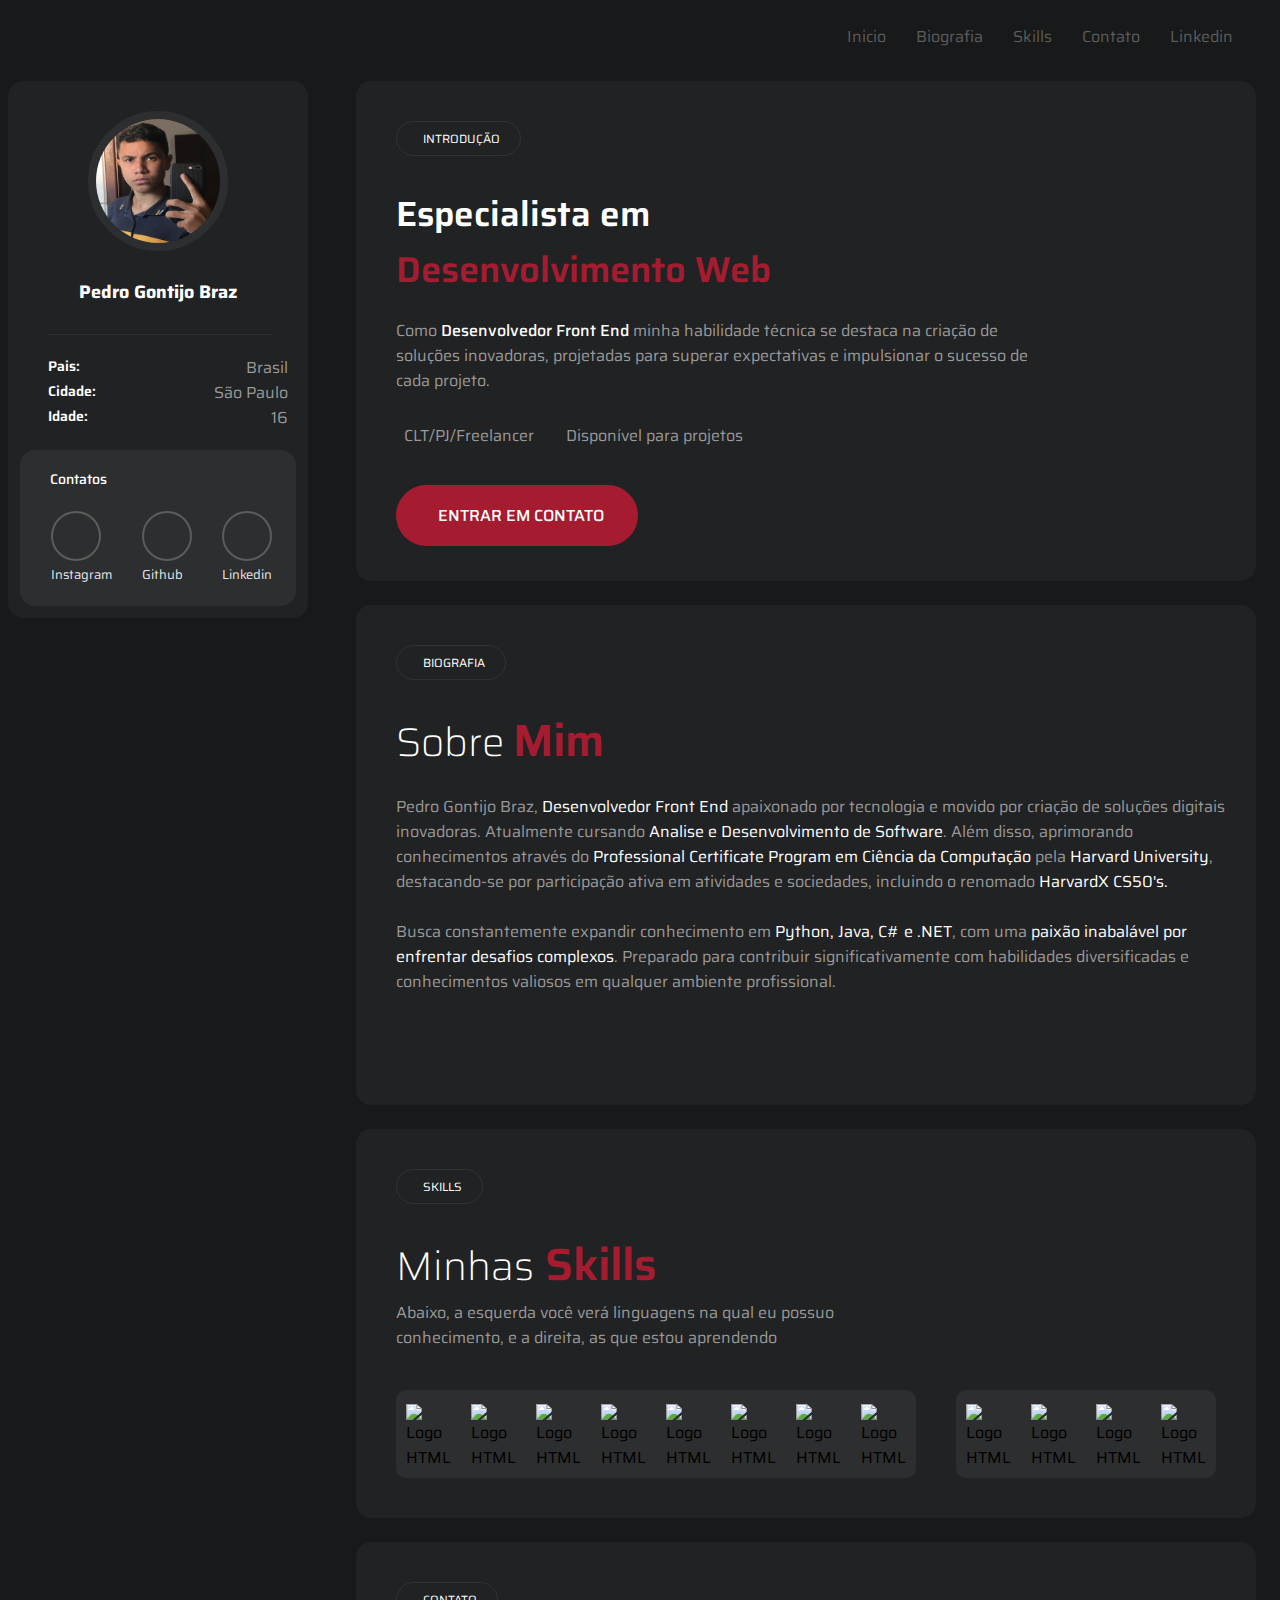
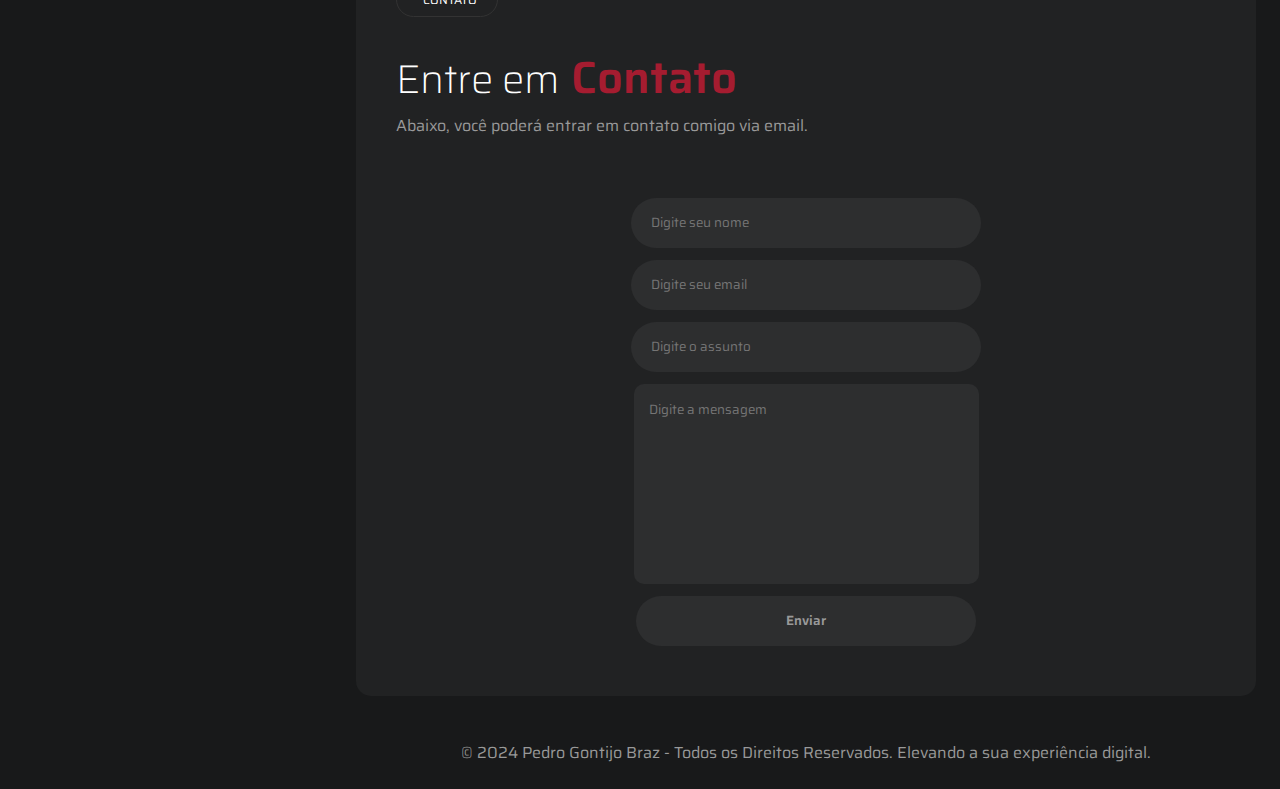
==== commit 05e0fd1b: "update012" ====
--- a/index.html
+++ b/index.html
@@ -5,18 +5,19 @@
     <meta name="viewport" content="width=device-width, initial-scale=1.0">
     <title>Portfólio</title>
     <link rel="stylesheet" href="style.css">
-    <link rel="stylesheet" href="timeline.css">
+    <link rel="stylesheet" href="languages.css">
     <link rel="stylesheet" href="root.css">
     <link rel="stylesheet" href="https://cdnjs.cloudflare.com/ajax/libs/font-awesome/6.5.1/css/all.min.css" integrity="sha512-DTOQO9RWCH3ppGqcWaEA1BIZOC6xxalwEsw9c2QQeAIftl+Vegovlnee1c9QX4TctnWMn13TZye+giMm8e2LwA==" crossorigin="anonymous" referrerpolicy="no-referrer" />
 </head>
-<body>
+<body class="dark-mode">
     <div class="navbar">
         <i class="fa-solid fa-code"></i>
         <div class="links">
             <a href="#inicio" id="botao1">Inicio</a>
             <a href="#biografia" id="botao2">Biografia</a>
-            <a href="#timeline" id="botao3">Linha do tempo</a>
-            <a href="projects/projetos.html" id="botao4">Projetos</a>
+            <a href="#languages" id="botao3">Skills</a>
+            <a href="#contato">Contato</a>
+            <!-- <a href="projects/projects.html" id="botao4">Projetos</a> -->
             <a href="https://www.linkedin.com/in/pedro-gontijo-braz-7b6014268/?original_referer=https%3A%2F%2Fwww%2Elinkedin%2Ecom%2F&originalSubdomain=br" class="linkedin" target="_blank" rel="noopener no-referrer" id="botao5">Linkedin</a>
         </div>
         <label class="hamburger">
@@ -129,49 +130,66 @@
                         </div>
                     </div>
                 </div>
-                <div id="timeline" class="container" style="height: auto; display: flex; justify-content: flex-start; flex-direction: column;">
+                <div id="languages" class="container" style="height: auto; display: flex; justify-content: flex-start; flex-direction: column;">
                     <div class="text">
                         <div class="introducao">
-                            <button><i class="fa-solid fa-timeline"></i> TIMELINE</button>
-                        </div>
-                        <h1>Minha<span> Educação</span>
+                            <button><i class="fa-solid fa-timeline"></i> SKILLS</button>
+                        </div>
+                        <h1>Minhas<span> Skills</span>
                         </h1>
                         <div class="text-test">
                             <div class="text-timeline">
                                 <span>
-                                    Abaixo, você encontrará mais detalhes sobre minha trajetória profissional, destacando minha expertise e realizações ao longo do tempo.
+                                    Abaixo, a esquerda você verá linguagens na qual eu possuo conhecimento, e a direita, as que estou aprendendo
                                 </span>
                             </div>
                         </div>
-                        <div id="timeline-content" class="timeline-content">
-                            <ul class="timeline">
-                              <li class="event" data-date="2024">
-                                <h3 class="harvard">Ciência da Computação</h3>
-                                <p>Programa de Certificação Harvard CS50x</p>
-                              </li>
-                              <li class="event" id="date" data-date="2023">
-                                <h3 class="alura">HTTP</h3>
-                                <p>Entendendo a web por baixo dos panos</p>    
-                              </li>
-                              <li class="event" data-date="2023">
-                                <h3 class="rocketseat">Ignite</h3>
-                                <p>Programa completo de especialização com React, Node e React Native</p>
-                              </li>
+                        <div class="skills-languages">
+                            <div class="languages">
+                                <div class="language">
+                                    <img src="assets/html5.svg" alt="Logo HTML">
+                                </div>
+                                <div class="language">
+                                    <img src="assets/css3.svg" alt="Logo HTML">
+                                </div>
+                                <div class="language">
+                                    <img src="assets/js.svg" alt="Logo HTML">
+                                </div>
+                                <div class="language">
+                                    <img src="assets/tailwind.svg" alt="Logo HTML">
+                                </div>
+                                <div class="language">
+                                    <img src="assets/react.svg" alt="Logo HTML">
+                                </div>
+                                <div class="language">
+                                    <img src="assets/nextjs.svg" alt="Logo HTML">
+                                </div>
+                                <div class="language">
+                                    <img src="assets/typescript.svg" alt="Logo HTML">
+                                </div>
+                                <div class="language">
+                                    <img src="assets/nodejs.svg" alt="Logo HTML">
+                                </div>
+                            </div>
+                            <div class="languages">
+                                <div class="language">
+                                    <img src="assets/figma.svg" alt="Logo HTML">
+                                </div>
+                                <div class="language">
+                                    <img src="assets/java.svg" alt="Logo HTML">
+                                </div>
+                                <div class="language">
+                                    <img src="assets/sass.svg" alt="Logo HTML">
+                                </div>
+                                <div class="language">
+                                    <img src="assets/python.svg" alt="Logo HTML">
+                                </div>
+                            </div>
+                        </div>
+                    </div>
+                    </div>
 
-                              <li class="event" data-date="2023">
-                                <h3 class="rocketseat">Discover</h3>
-                                <p>Curso de Desenvolvimento Web da Rocketseat</p>
-                              </li>
-                              <li class="event" data-date="2023">
-                                <h3 class="rocketseat">Explorer</h3>
-                                <p>Programa de formação completo para conquistar sua primeira vaga no mercado de programação</p>
-                              </li>
-                            </ul>
-                          </div>
-                    </div>
-                    </div>
-
-                    <div id="timeline" class="container" style="height: auto; display: flex; justify-content: flex-start; flex-direction: column;">
+                    <div id="contato" class="container" style="height: auto; display: flex; justify-content: flex-start; flex-direction: column;">
                     <div class="text">
                         <div class="introducao">
                             <button><i class="fa-solid fa-address-book"></i> CONTATO</button>
--- a/languages.css
+++ b/languages.css
@@ -0,0 +1,93 @@
+.skills-languages {
+  display: flex;
+  align-items: center;
+  justify-content: center;
+}
+
+.testeesss {
+  display: flex;
+  flex-direction: column;
+}
+
+.languages {
+  margin: 40px 20px;
+  display: inline-flex;
+  gap: 20px;
+  justify-content: center;
+  align-items: center;
+  background: var(--metalBlack);
+  padding: 14px 10px 8px 10px;
+  border-radius: 10px;
+}
+
+.language {
+  transition: 0.3s;
+}
+
+.language:hover {
+  transform: translateY(-8px);
+}
+
+.language img {
+  width: 47px;
+  height: 45px;
+}
+
+@media (max-width: 986px) {
+  .languages {
+    margin: 40px 10px;
+    padding: 14px 8px 8px 8px;
+  }
+}
+
+@media (max-width: 955px) {
+  .language img {
+    width: 38px;
+    height: 36px;
+  }
+}
+@media (max-width: 849px) {
+  .language img {
+    width: 32px;
+    height: 30px;
+  }
+}
+@media (max-width: 779px) {
+  .language img {
+    width: 30px;
+    height: 28px;
+  }
+  .languages {
+    gap: 15px;
+  }
+}
+@media (max-width: 704px) {
+  .language img {
+    width: 26px;
+    height: 24px;
+  }
+  .languages {
+    gap: 10px;
+  }
+}
+@media (max-width: 699px) {
+  .skills-languages {
+    display: flex;
+    flex-direction: column;
+    margin-bottom: 30px;
+  }
+  .language img {
+    width: 28px;
+    height: 26px;
+  }
+  .languages {
+    margin: 10px;
+    gap: 12px;
+  }
+}
+@media (max-width: 467px) {
+  .language img {
+    width: 25px;
+    height: 23px;
+  }
+}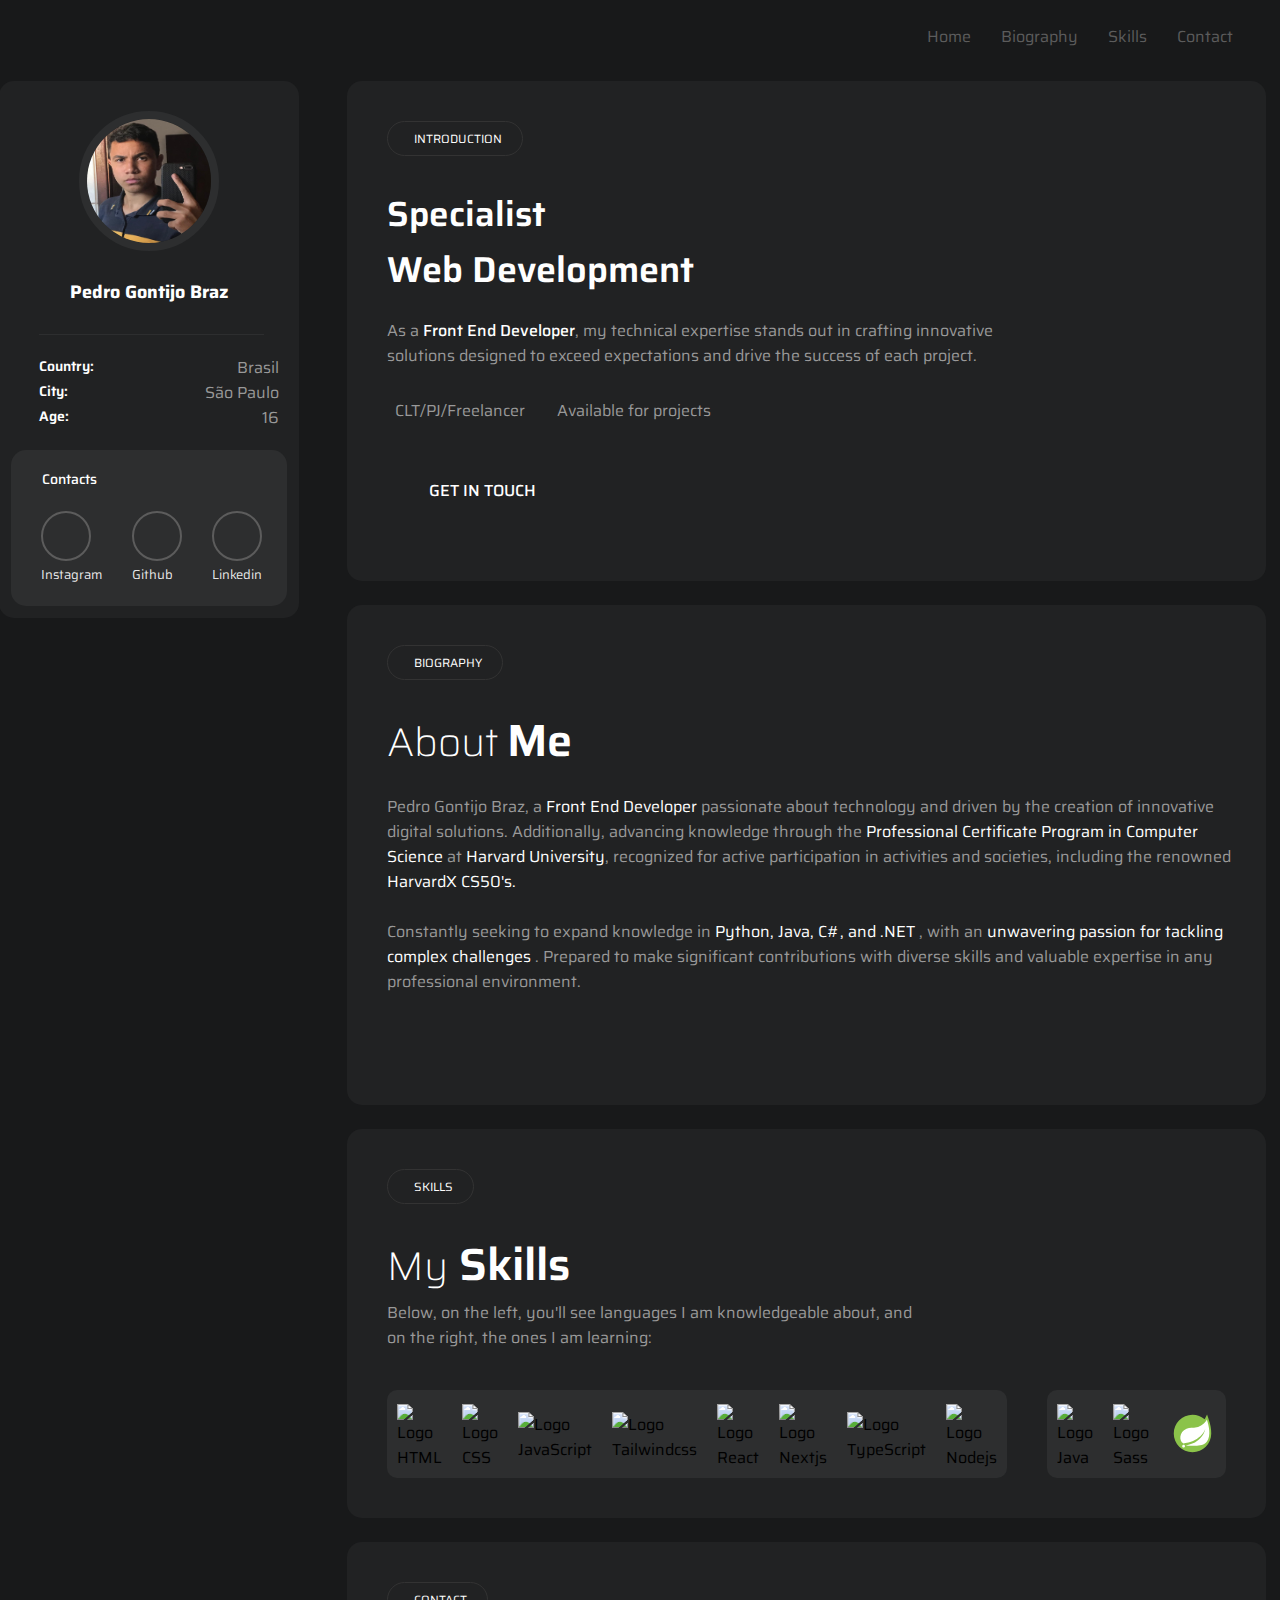
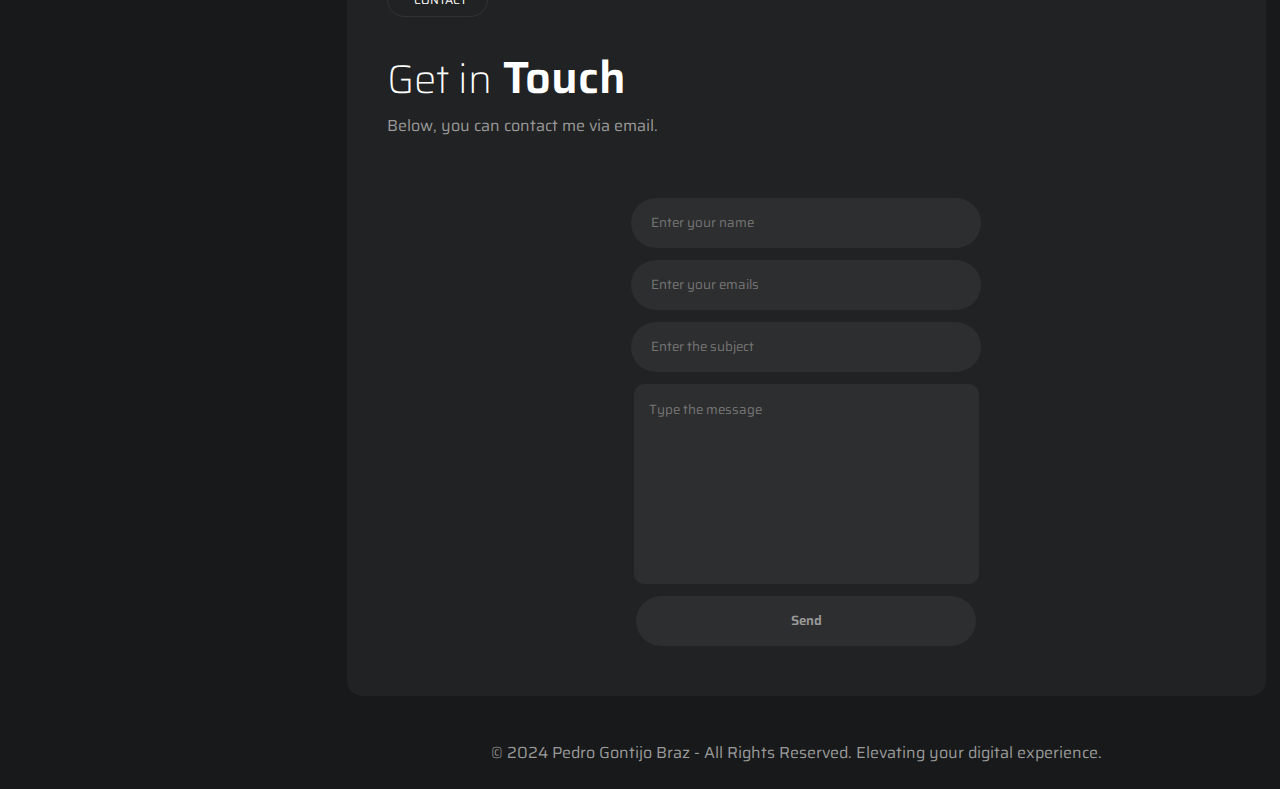
==== commit 1e259839: "update Translate" ====
--- a/index.html
+++ b/index.html
@@ -1,234 +1,329 @@
 <!DOCTYPE html>
 <html lang="pt-BR">
-<head>
-    <meta charset="UTF-8">
-    <meta name="viewport" content="width=device-width, initial-scale=1.0">
+  <head>
+    <meta charset="UTF-8" />
+    <meta name="viewport" content="width=device-width, initial-scale=1.0" />
     <title>Portfólio</title>
-    <link rel="stylesheet" href="style.css">
-    <link rel="stylesheet" href="languages.css">
-    <link rel="stylesheet" href="root.css">
-    <link rel="stylesheet" href="https://cdnjs.cloudflare.com/ajax/libs/font-awesome/6.5.1/css/all.min.css" integrity="sha512-DTOQO9RWCH3ppGqcWaEA1BIZOC6xxalwEsw9c2QQeAIftl+Vegovlnee1c9QX4TctnWMn13TZye+giMm8e2LwA==" crossorigin="anonymous" referrerpolicy="no-referrer" />
-</head>
-<body class="dark-mode">
+    <link rel="stylesheet" href="style.css" />
+    <link rel="stylesheet" href="languages.css" />
+    <link rel="stylesheet" href="root.css" />
+    <link
+      rel="stylesheet"
+      href="https://cdnjs.cloudflare.com/ajax/libs/font-awesome/6.5.1/css/all.min.css"
+      integrity="sha512-DTOQO9RWCH3ppGqcWaEA1BIZOC6xxalwEsw9c2QQeAIftl+Vegovlnee1c9QX4TctnWMn13TZye+giMm8e2LwA=="
+      crossorigin="anonymous"
+      referrerpolicy="no-referrer"
+    />
+  </head>
+  <body>
     <div class="navbar">
-        <i class="fa-solid fa-code"></i>
-        <div class="links">
-            <a href="#inicio" id="botao1">Inicio</a>
-            <a href="#biografia" id="botao2">Biografia</a>
-            <a href="#languages" id="botao3">Skills</a>
-            <a href="#contato">Contato</a>
-            <!-- <a href="projects/projects.html" id="botao4">Projetos</a> -->
-            <a href="https://www.linkedin.com/in/pedro-gontijo-braz-7b6014268/?original_referer=https%3A%2F%2Fwww%2Elinkedin%2Ecom%2F&originalSubdomain=br" class="linkedin" target="_blank" rel="noopener no-referrer" id="botao5">Linkedin</a>
-        </div>
-        <label class="hamburger">
-            <input type="checkbox">
-            <svg viewBox="0 0 32 32">
-                <path class="line line-top-bottom" d="M27 10 13 10C10.8 10 9 8.2 9 6 9 3.5 10.8 2 13 2 15.2 2 17 3.8 17 6L17 26C17 28.2 18.8 30 21 30 23.2 30 25 28.2 25 26 25 23.8 23.2 22 21 22L7 22"></path>
-                <path class="line" d="M7 16 27 16"></path>
-            </svg>
-        </label>
+      <i class="fa-solid fa-code"></i>
+      <div class="links">
+        <a href="#inicio" id="botao1">Home</a>
+        <a href="#biografia" id="botao2">Biography</a>
+        <a href="#languages" id="botao3">Skills</a>
+        <a href="#contato">Contact</a>
+        <!-- <a href="projects/projects.html" id="botao4">Projetos</a> -->
+      </div>
+      <label class="hamburger">
+        <input type="checkbox" />
+        <svg viewBox="0 0 32 32">
+          <path
+            class="line line-top-bottom"
+            d="M27 10 13 10C10.8 10 9 8.2 9 6 9 3.5 10.8 2 13 2 15.2 2 17 3.8 17 6L17 26C17 28.2 18.8 30 21 30 23.2 30 25 28.2 25 26 25 23.8 23.2 22 21 22L7 22"
+          ></path>
+          <path class="line" d="M7 16 27 16"></path>
+        </svg>
+      </label>
     </div>
     <div class="daddy">
-        <div class="conteudo">
-            <div class="gift-perfil">
-                <div class="perfil">
-                    <a href="#"><img src="assets/foto.jpg"></a>
-                    <h6 class="name">Pedro Gontijo Braz</h6>
-                    <div class="leading-none cd-headline clip is-full-width">
-                        <div class="type">
-                            <h1 id="typing-text"></h1>
-                        </div>
-                    </div>
-                    <div class="separador">
-                        <div class="separator"></div>
-                    </div>
-                </div>
-                <div class="region">
-                    <ul class="list">
-                        <li class="flex text-sm">
-                            <span class="place">Pais:</span>
-                            <span class="lugarb">Brasil</span>
-                        </li>
-                            <li class="flex text-sm">
-                        <span class="place">Cidade:</span>
-                        <span class="lugari">São Paulo</span>
-                        </li>
-                            <li class="flex text-sm">
-                            <span class="place">Idade:</span>
-                            <span class="lugarid">16</span>
-                        </li>
-                    </ul>
-                </div>
-                <div class="skills">
-                    <span class="text">Contatos</span>
-                    <div class="conteudo-skills">
-                        <div class="habilidades">
-                            <div id="instagram" class="redes"><a href="https://www.instagram.com/pedr0_br4z/" target="_blank"><i class="fa-brands fa-instagram"></i></a></div>
-                            <div class="text-html">
-                                <span>Instagram</span>
-                            </div>
-                        </div>
-                        <div class="habilidades">
-                            <div id="github" class="redes"><a href="https://github.com/pedrogbraz" target="_blank"><i class="fa-brands fa-github"></i></a></div>
-                            <div class="text-css">
-                                <span>Github</span>
-                            </div>
-                        </div>
-                        <div class="habilidades">
-                            <div id="linkedinh" class="redes"><a href="https://www.linkedin.com/in/pedro-gontijo-braz-7b6014268/" target="_blank"><i class="fa-brands fa-linkedin"></i></a></div>
-                            <div class="text-js">
-                                <span>Linkedin</span>
-                            </div>
-                        </div>
-                    </div>
-                </div>
-            </div>
-            <div class="wrapper"> 
-                <div id="inicio" class="container">
-                    <div class="text">
-                            <div class="introducao">
-                                <div class="icons">
-                                    <button><i class="fa-solid fa-house"></i> INTRODUÇÃO</button>
-                                </div>
-                            </div>
-                        <h1>Especialista em<br>
-                            <span class="text-theme">Desenvolvimento Web</span>
-                        </h1>
-                        <div id="introduct" class="span-container-introduct">
-                            <div class="test">
-                                <span>
-                                    Como <span class="strong">Desenvolvedor Front End</span> minha habilidade técnica se destaca na criação de soluções inovadoras, projetadas para superar expectativas e impulsionar o sucesso de cada projeto.
-                                </span>
-                            </div>
-                        </div>
-                        <div class="contratos">
-                            <span class="clt"><i class="fa-solid fa-check"></i> CLT/PJ/Freelancer</span>
-                            <span class="disp"><i class="fa-solid fa-check"></i> Disponível para projetos</span>
-                        </div>
-                        <div class="button-container">
-                            <a href="https://api.whatsapp.com/send?phone=5511914494438&text=Olá, vim pelo site e gostaria de mais informações sobre você" target="_blank" rel="noopener no-referrer"><i class="fa-regular fa-paper-plane"></i> ENTRAR EM CONTATO</a>
-                        </div>
-                    </div>
-                </div>
-                <div id="biografia" class="container">
-                    <div class="text">
-                        <div class="introducao">
-                            <button><i class="fa-solid fa-user"></i> BIOGRAFIA</button>
-                        </div>
-                        <h1>
-                            Sobre
-                            <span>Mim</span>
-                        </h1>
-                        <div class="span-container">
-                            <p>
-                                Pedro Gontijo Braz, <span class="strong">Desenvolvedor Front End</span> apaixonado por tecnologia e movido por criação de soluções digitais inovadoras. Atualmente cursando <span class="strong">Analise e Desenvolvimento de Software</span>. Além disso, aprimorando conhecimentos através do <span class="strong">Professional Certificate Program em Ciência da Computação</span> pela <span class="strong">Harvard University</span>, destacando-se por participação ativa em atividades e sociedades, incluindo o renomado <span class="strong">HarvardX CS50's.</span> 
-                            </p>
-                            <br>
-                            <p>
-                                Busca constantemente expandir conhecimento em <span class="strong">Python, Java, C# e .NET</span>, com uma <span class="strong">paixão inabalável por enfrentar desafios complexos</span>. Preparado para contribuir significativamente com habilidades diversificadas e conhecimentos valiosos em qualquer ambiente profissional.
-                            </p>
-                        </div>
-                    </div>
-                </div>
-                <div id="languages" class="container" style="height: auto; display: flex; justify-content: flex-start; flex-direction: column;">
-                    <div class="text">
-                        <div class="introducao">
-                            <button><i class="fa-solid fa-timeline"></i> SKILLS</button>
-                        </div>
-                        <h1>Minhas<span> Skills</span>
-                        </h1>
-                        <div class="text-test">
-                            <div class="text-timeline">
-                                <span>
-                                    Abaixo, a esquerda você verá linguagens na qual eu possuo conhecimento, e a direita, as que estou aprendendo
-                                </span>
-                            </div>
-                        </div>
-                        <div class="skills-languages">
-                            <div class="languages">
-                                <div class="language">
-                                    <img src="assets/html5.svg" alt="Logo HTML">
-                                </div>
-                                <div class="language">
-                                    <img src="assets/css3.svg" alt="Logo HTML">
-                                </div>
-                                <div class="language">
-                                    <img src="assets/js.svg" alt="Logo HTML">
-                                </div>
-                                <div class="language">
-                                    <img src="assets/tailwind.svg" alt="Logo HTML">
-                                </div>
-                                <div class="language">
-                                    <img src="assets/react.svg" alt="Logo HTML">
-                                </div>
-                                <div class="language">
-                                    <img src="assets/nextjs.svg" alt="Logo HTML">
-                                </div>
-                                <div class="language">
-                                    <img src="assets/typescript.svg" alt="Logo HTML">
-                                </div>
-                                <div class="language">
-                                    <img src="assets/nodejs.svg" alt="Logo HTML">
-                                </div>
-                            </div>
-                            <div class="languages">
-                                <div class="language">
-                                    <img src="assets/figma.svg" alt="Logo HTML">
-                                </div>
-                                <div class="language">
-                                    <img src="assets/java.svg" alt="Logo HTML">
-                                </div>
-                                <div class="language">
-                                    <img src="assets/sass.svg" alt="Logo HTML">
-                                </div>
-                                <div class="language">
-                                    <img src="assets/python.svg" alt="Logo HTML">
-                                </div>
-                            </div>
-                        </div>
-                    </div>
-                    </div>
+      <div class="conteudo">
+        <div class="gift-perfil">
+          <div class="perfil">
+            <a href="#"><img src="assets/foto.jpg" /></a>
+            <h6 class="name">Pedro Gontijo Braz</h6>
+            <div class="leading-none cd-headline clip is-full-width"></div>
+            <div class="separador">
+              <div class="separator"></div>
+            </div>
+          </div>
+          <div class="region">
+            <ul class="list">
+              <li class="flex text-sm">
+                <span class="place">Country:</span>
+                <span class="lugarb">Brasil</span>
+              </li>
+              <li class="flex text-sm">
+                <span class="place">City:</span>
+                <span class="lugari">São Paulo</span>
+              </li>
+              <li class="flex text-sm">
+                <span class="place">Age:</span>
+                <span class="lugarid">16</span>
+              </li>
+            </ul>
+          </div>
+          <div class="skills">
+            <span class="text">Contacts</span>
+            <div class="conteudo-skills">
+              <div class="habilidades">
+                <div id="instagram" class="redes">
+                  <a
+                    href="https://www.instagram.com/pedr0_br4z/"
+                    target="_blank"
+                    ><i class="fa-brands fa-instagram"></i
+                  ></a>
+                </div>
+                <div class="text-html">
+                  <span>Instagram</span>
+                </div>
+              </div>
+              <div class="habilidades">
+                <div id="github" class="redes">
+                  <a href="https://github.com/pedrogbraz" target="_blank"
+                    ><i class="fa-brands fa-github"></i
+                  ></a>
+                </div>
+                <div class="text-css">
+                  <span>Github</span>
+                </div>
+              </div>
+              <div class="habilidades">
+                <div id="linkedinh" class="redes">
+                  <a
+                    href="https://www.linkedin.com/in/pedro-gontijo-braz-7b6014268/"
+                    target="_blank"
+                    ><i class="fa-brands fa-linkedin"></i
+                  ></a>
+                </div>
+                <div class="text-js">
+                  <span>Linkedin</span>
+                </div>
+              </div>
+            </div>
+          </div>
+        </div>
+        <div class="wrapper">
+          <div id="inicio" class="container">
+            <div class="text">
+              <div class="introducao">
+                <div class="icons">
+                  <button>
+                    <i class="fa-solid fa-house"></i> INTRODUCTION
+                  </button>
+                </div>
+              </div>
+              <h1>
+                Specialist<br />
+                <span class="text-theme">Web Development</span>
+              </h1>
+              <div id="introduct" class="span-container-introduct">
+                <div class="test">
+                  <span>
+                    As a <span class="strong">Front End Developer</span>, my
+                    technical expertise stands out in crafting innovative
+                    solutions designed to exceed expectations and drive the
+                    success of each project.
+                  </span>
+                </div>
+              </div>
+              <div class="contratos">
+                <span class="clt"
+                  ><i class="fa-solid fa-check"></i> CLT/PJ/Freelancer</span
+                >
+                <span class="disp"
+                  ><i class="fa-solid fa-check"></i> Available for
+                  projects</span
+                >
+              </div>
+              <div class="button-container">
+                <a
+                  href="https://api.whatsapp.com/send?phone=5511914494438&text=Olá, vim pelo site e gostaria de mais informações sobre você"
+                  target="_blank"
+                  rel="noopener no-referrer"
+                  ><i class="fa-regular fa-paper-plane"></i> GET IN TOUCH</a
+                >
+              </div>
+            </div>
+          </div>
+          <div id="biografia" class="container">
+            <div class="text">
+              <div class="introducao">
+                <button><i class="fa-solid fa-user"></i> BIOGRAPHY</button>
+              </div>
+              <h1>
+                About
+                <span>Me</span>
+              </h1>
+              <div class="span-container">
+                <p>
+                  Pedro Gontijo Braz, a
+                  <span class="strong">Front End Developer</span> passionate
+                  about technology and driven by the creation of innovative
+                  digital solutions. Additionally, advancing knowledge through
+                  the
+                  <span class="strong"
+                    >Professional Certificate Program in Computer Science</span
+                  >
+                  at <span class="strong">Harvard University</span>, recognized
+                  for active participation in activities and societies,
+                  including the renowned
+                  <span class="strong"> HarvardX CS50's. </span>
+                </p>
+                <br />
+                <p>
+                  Constantly seeking to expand knowledge in
+                  <span class="strong"> Python, Java, C#, and .NET </span>, with
+                  an
+                  <span class="strong">
+                    unwavering passion for tackling complex challenges </span
+                  >. Prepared to make significant contributions with diverse
+                  skills and valuable expertise in any professional environment.
+                </p>
+              </div>
+            </div>
+          </div>
+          <div
+            id="languages"
+            class="container"
+            style="
+              height: auto;
+              display: flex;
+              justify-content: flex-start;
+              flex-direction: column;
+            "
+          >
+            <div class="text">
+              <div class="introducao">
+                <button><i class="fa-solid fa-timeline"></i> SKILLS</button>
+              </div>
+              <h1>My<span> Skills</span></h1>
+              <div class="text-test">
+                <div class="text-languages">
+                  <span>
+                    Below, on the left, you'll see languages I am knowledgeable
+                    about, and on the right, the ones I am learning:
+                  </span>
+                </div>
+              </div>
+              <div class="skills-languages">
+                <div class="languages">
+                  <div class="language">
+                    <img src="assets/html5.svg" alt="Logo HTML" />
+                  </div>
+                  <div class="language">
+                    <img src="assets/css3.svg" alt="Logo CSS" />
+                  </div>
+                  <div class="language">
+                    <img src="assets/js.svg" alt="Logo JavaScript" />
+                  </div>
+                  <div class="language">
+                    <img src="assets/tailwind.svg" alt="Logo Tailwindcss" />
+                  </div>
+                  <div class="language">
+                    <img src="assets/react.svg" alt="Logo React" />
+                  </div>
+                  <div class="language">
+                    <img src="assets/nextjs.svg" alt="Logo Nextjs" />
+                  </div>
+                  <div class="language">
+                    <img src="assets/typescript.svg" alt="Logo TypeScript" />
+                  </div>
+                  <div class="language">
+                    <img src="assets/nodejs.svg" alt="Logo Nodejs" />
+                  </div>
+                </div>
+                <div class="languages">
+                  <div class="language">
+                    <img src="assets/java.svg" alt="Logo Java" />
+                  </div>
+                  <div class="language">
+                    <img src="assets/sass.svg" alt="Logo Sass" />
+                  </div>
+                  <div class="language">
+                    <img src="assets/spring.svg" alt="Logo Spring Boot" />
+                  </div>
+                </div>
+              </div>
+            </div>
+          </div>
 
-                    <div id="contato" class="container" style="height: auto; display: flex; justify-content: flex-start; flex-direction: column;">
-                    <div class="text">
-                        <div class="introducao">
-                            <button><i class="fa-solid fa-address-book"></i> CONTATO</button>
-                        </div>
-                        <h1>Entre em<span> Contato</span>
-                        </h1>
-                        <div class="text-test">
-                            <div class="text-timeline">
-                                <span>
-                                    Abaixo, você poderá entrar em contato comigo via email.
-                                </span>
-                            </div>
-                        </div>
-                        <div class="form-contato">
-                            <form id="form" action="https://formsubmit.co/pedrobrazdevs@gmail.com" method="POST">
-                                <input type="hidden" name="_next" value="http://127.0.0.1:5501/form/sucesso.html">
-                                <input type="text" name="name" placeholder="Digite seu nome" required>
-                                <input type="email" name="email" placeholder="Digite seu email" required>
-                                <input type="text" name="assunto" placeholder="Digite o assunto" required>
-                                <textarea name="messagem" placeholder="Digite a mensagem" required></textarea>
-                                <button type="submit">Enviar</button>
-                            </form>
-                        </div>
-                    </div>
-                    </div>
-                    
-                    <div >
-                        <div class="final">
-                            <div class="footer">
-                                <p class="text-footer">
-                                    © 2024 <a href="https://github.com/pedrogbraz">Pedro Gontijo Braz</a> - Todos os Direitos Reservados.
-                                    Elevando a sua experiência digital.
-                                </p>
-                            </div>
-                        </div>
-                    </div>
-                </div>
+          <div
+            id="contato"
+            class="container"
+            style="
+              height: auto;
+              display: flex;
+              justify-content: flex-start;
+              flex-direction: column;
+            "
+          >
+            <div class="text">
+              <div class="introducao">
+                <button>
+                  <i class="fa-solid fa-address-book"></i> CONTACT
+                </button>
+              </div>
+              <h1>Get in<span> Touch</span></h1>
+              <div class="text-test">
+                <div class="text-languages">
+                  <span> Below, you can contact me via email. </span>
+                </div>
+              </div>
+              <div class="form-contato">
+                <form
+                  id="form"
+                  action="https://formsubmit.co/pedrobrazdevs@gmail.com"
+                  method="POST"
+                >
+                  <input
+                    type="hidden"
+                    name="_next"
+                    value="http://127.0.0.1:5501/form/sucesso.html"
+                  />
+                  <input
+                    type="text"
+                    name="name"
+                    placeholder="Enter your name"
+                    required
+                  />
+                  <input
+                    type="email"
+                    name="email"
+                    placeholder="Enter your emails"
+                    required
+                  />
+                  <input
+                    type="text"
+                    name="subject"
+                    placeholder="Enter the subject"
+                    required
+                  />
+                  <textarea
+                    name="message"
+                    placeholder="Type the message"
+                    required
+                  ></textarea>
+                  <button type="submit">Send</button>
+                </form>
+              </div>
+            </div>
+          </div>
+
+          <div>
+            <div class="final">
+              <div class="footer">
+                <p class="text-footer">
+                  © 2024
+                  <a href="https://github.com/pedrogbraz">Pedro Gontijo Braz</a>
+                  - All Rights Reserved. Elevating your digital experience.
+                </p>
+              </div>
+            </div>
+          </div>
         </div>
+      </div>
     </div>
     <script src="index.js"></script>
-</body>
-</html>+  </body>
+</html>
--- a/style.css
+++ b/style.css
@@ -24,7 +24,7 @@
     align-items: center;
     padding-left: 20px;
     font-size: 1.5em;
-    color: var(--color-red-theme);
+    color: var(--color-theme);
     user-select: none;
 }
 
@@ -33,7 +33,7 @@
     display: flex;
     justify-content: space-between;
     align-items: center;
-    padding: 1.5rem 2rem .2rem 2rem;
+    padding: 1.5rem 2rem .2rem;
 }
 
 .navbar .links {
@@ -63,7 +63,7 @@
     left: 0;
     width: 100%;
     height: 1px;
-    background: white;
+    background: var(--navbar-color);
     transform: scaleX(0);
     transition: transform 200ms;
     transform-origin: right;
@@ -75,7 +75,7 @@
 }
 
 .navbar a:hover {
-    color: white;
+    color: var(--navbar-color);
 }
 
 .navbar .closeMobileMenu {
@@ -98,7 +98,7 @@
 
 .line {
   fill: none;
-  stroke: white;
+  stroke: var(--color-white);
   stroke-linecap: round;
   stroke-linejoin: round;
   stroke-width: 3;
@@ -128,7 +128,7 @@
 
 .introducao button {
    color: var(--color-white);
-   padding: 7px 20px 7px 20px;
+   padding: 7px 20px;
    background-color: var(--nightBlack);
    border: 1px solid var(--greyBlack200);
    border-radius: 32px;
@@ -136,7 +136,7 @@
 }
 
 .introducao button i{
-    color: var(--color-red-theme);
+    color: var(--color-theme);
  }
 
  /* Divs Pai */
@@ -206,27 +206,12 @@
     justify-content: center;
  }
 
- #typing-text {
-    font-weight: 500;
-    margin-top: .1em;
-    position: fixed;
-    color: var(--color-red-theme);
-    font-size: 14px;
-    display: flex;
-    justify-content: center;
-    border-right: 2px solid;
-    padding-right: 2px;
-    white-space: nowrap;
-    overflow: hidden;
-    animation: typing-animation 2s steps(20, end) infinite, blink-caret .25s step-end infinite;
-}
-
 .separador {
     margin-top: 28px;
 }
 
 .perfil .stack {
-    color: var(--color-red-theme);
+    color: var(--color-theme);
     font-size: 14;
     font-weight: 300;
 }
@@ -235,7 +220,7 @@
     width: 75%;
     height: 1px; /* Espessura da linha */
     background-color: var(--metalBlack); /* Cor da linha */
-    margin: 20px 0px 0px 40px; /* Espaçamento acima e abaixo da linha */
+    margin: 20px 0 0 40px; /* Espaçamento acima e abaixo da linha */
 }
 
 .list {
@@ -250,14 +235,13 @@
 
 .region {
     display: grid;
-    gap: 20px;
-    margin: 20px 20px;
+    margin: 20px;
     width: 260px;
     padding-left: 20px;
 }
 
 .region .place {
-    color: white;
+    color: var(--color-white);
     font-weight: 600;
     font-size: 14px;
 }
@@ -278,7 +262,7 @@
     color: var(--color-white);
     font-weight: 500;
     font-size: .875rem;
-    border: 1px solid rgb(255, 0, 170255, 0, 0);
+    border: 1px solid #f0f0;
 }
 
 
@@ -290,7 +274,7 @@
 
 .skills {
     padding: 16px 24px 20px 30px;
-    margin: 0px 12px 12px 12px;
+    margin: 0 12px 12px;
     background-color: var(--metalBlack);
     border-radius: 15px;
 }
@@ -308,17 +292,17 @@
     width: 50px;
     height: 50px;
     border: 2.5px solid var(--color-text-navbar);
-    background-color: rgba(255, 0, 0, 0);
+    background-color: #f000;
     border-radius: 50%; /* para tornar a div uma bolinha */
-    color: white;
+    color: var(--color-white);
     font-size: 22px;
     text-align: center;
     line-height: 50px; /* para centralizar verticalmente o texto */
-    transition: 0.3s;
+    transition: .3s;
   }
 
   .redes:hover {
-    border: 2.5px solid var(--color-red-theme);
+    border: 2.5px solid var(--color-theme);
     transform: scale(1.02);
   }
 
@@ -326,11 +310,11 @@
     display: block;
     color: var(--textColor);
     text-decoration: none;
-    transition: 0.3s;
+    transition: .3s;
 }
 
 .redes a:hover {
-    color: var(--color-red-theme);
+    color: var(--color-theme);
 }
 
 
@@ -346,6 +330,7 @@
     padding: 0 20px;
 }
 
+
 #inicio h1 {
     font-weight: 600;
     font-size: 35px;
@@ -356,7 +341,7 @@
 
 #inicio h1 span {
     font-size: 36px;
-    color: var(--color-red-theme);
+    color: var(--color-theme);
     font-weight: 600;
 }
 
@@ -370,7 +355,7 @@
 
 .container h1 span {
     font-size: 45px;
-    color: var(--color-red-theme);
+    color: var(--color-theme);
     font-weight: 600;
 }
 
@@ -416,7 +401,7 @@
 }
 
 .contratos {
-    padding: 30px 0px 5px 20px;
+    padding: 30px 0 5px 20px;
 }
 
 .contratos span{
@@ -431,11 +416,11 @@
     display: inline-block;
     margin-top: 30px;
     padding: 20px;
-    transition: 0.3s ease;
+    transition: .3s ease;
 }
 
 .container .button-container a {
-    background-color: var(--color-red-theme);
+    background-color: var(--color-theme);
     color: var(--color-white);
     border: 0;
     font-weight: 500;
@@ -449,7 +434,7 @@
 }
 
 
-.text-timeline {
+.text-languages {
     padding-left: 20px;
     color: var(--textColor);
     width: 550px;
@@ -468,7 +453,7 @@
 
  .title h1 {
     font-weight: 600;
-    color: var(--color-red-theme);
+    color: var(--color-theme);
     font-size: 36px;
  }
 
@@ -536,8 +521,8 @@
  }
 
  #form button:hover {
-    border: 1px solid var(--color-red-theme);
-    color: var(--color-red-theme);
+    border: 1px solid var(--color-theme);
+    color: var(--color-theme);
  }
 
  /* Footer */
@@ -555,7 +540,7 @@
  }
 
  .footer a:hover {
-    color: var(--color-red-theme);
+    color: var(--color-theme);
  }
 
 .footer {
@@ -642,10 +627,6 @@
         border-bottom: 1px solid var(--greyBlack200);
     }
 
-    .span-container {
-        padding-bottom: 40px;
-    }
-
     .navbar .links button {
         width: 100% !important;
     }
@@ -654,7 +635,7 @@
         position: absolute;
         top: 1rem;
         right: 1rem;
-        color: white;
+        color: var(--color-white);
         font-size: 2em;
     }
 
@@ -697,10 +678,6 @@
         max-width: 100%;
         height: auto;
     }
-
-    .timeline {
-        margin: 50px auto;
-    }
  }
 
  @media (max-width: 800px) { 
@@ -709,28 +686,19 @@
     }
  }
 
+@media (max-width: 699px) { 
+    .text-languages {
+        margin-bottom: 40px;
+    }
+ }
+
  @media (max-width: 625px) {
-    .text-timeline {
+    .text-languages {
         width: 350px;
         padding-top: 20px;
         padding-left: 20px;
     }
  }
-
- @media (max-width: 500px) {
-    .footer {
-        width: 270px;
-    }
- }
-
- @media (max-width: 465px) {
-    .text-timeline {
-        max-width: 300px;
-        padding-top: 20px;
-        padding-left: 20px;
-    }
- }
-
  @media (max-width: 592px) {
     .test {
         width: 300px;
@@ -738,7 +706,28 @@
         padding-left: 20px;
     }
  } 
-
+ @media (max-width: 500px) {
+    .footer {
+        width: 270px;
+    }
+ }
+ @media (max-width: 465px) {
+    .text-languages {
+        max-width: 300px;
+        padding-top: 20px;
+        padding-left: 20px;
+    }
+    #form input {
+        width: 300px;
+     }
+
+     #form textarea {
+        width: 295px;
+     }
+     #form button {
+        width: 300px;
+     }
+ }
  @media (max-width: 406px) {
 
     .separador {
@@ -767,7 +756,7 @@
         padding-right: 20px;
     }
 
-    .text-timeline {
+    .text-languages {
         padding-top: 20px;
         width: 250px;
     }
@@ -788,7 +777,7 @@
     #inicio h1 span {
         text-align: start;
         font-size: 24px;
-        color: var(--color-red-theme);
+        color: var(--color-theme);
         font-weight: 500;
         padding-right: 20px
     }
@@ -800,7 +789,7 @@
     }
 
     #introduct {
-        padding: 20px 40px 0px 20px;
+        padding: 20px 40px 0 20px;
     }
 
     .button-container {
@@ -814,10 +803,7 @@
 
 @media (max-width: 360px) {
 
-    .text-timeline {
+    .text-languages {
         display: none;
     }
-}
-
-
-
+}